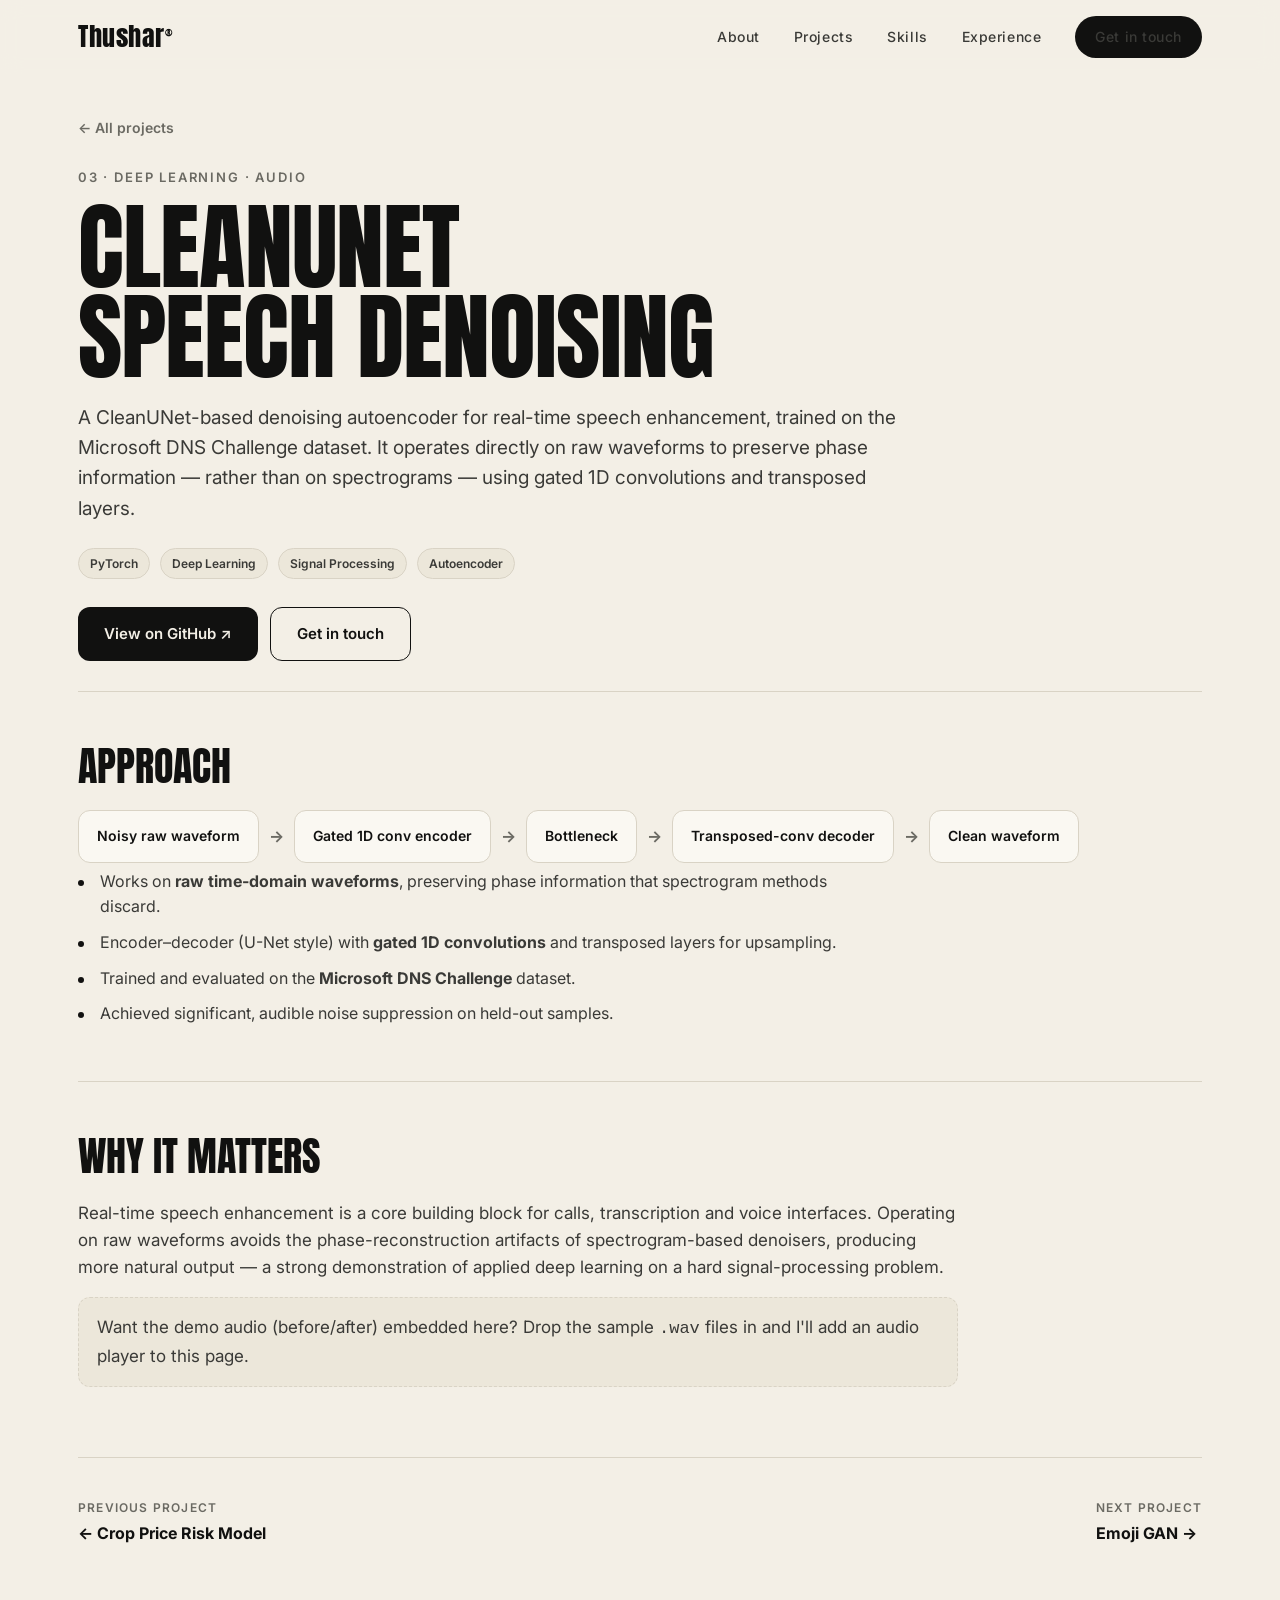
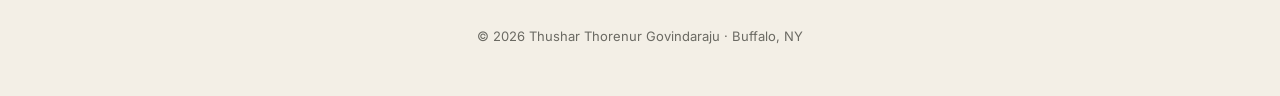
==== projects/cleanunet-speech-denoising.html @ f07b7f6a "Make portfolio multi-page with per-project detail pages - Extract shared CSS/JS into assets/ - Add 6" ====
<!DOCTYPE html>
<html lang="en">
<head>
<meta charset="UTF-8" />
<meta name="viewport" content="width=device-width, initial-scale=1.0" />
<title>CleanUNet for Speech Denoising — Thushar T. Govindaraju</title>
<meta name="description" content="A CleanUNet denoising autoencoder for real-time speech enhancement on the Microsoft DNS Challenge dataset." />
<link rel="preconnect" href="https://fonts.googleapis.com" />
<link rel="preconnect" href="https://fonts.gstatic.com" crossorigin />
<link href="https://fonts.googleapis.com/css2?family=Anton&family=Inter:wght@400;500;600;700&display=swap" rel="stylesheet" />
<link rel="stylesheet" href="../assets/css/site.css" />
</head>
<body>

<header id="top">
  <div class="wrap nav">
    <a href="../index.html" class="logo">Thushar<sup>®</sup></a>
    <nav class="nav-links" id="menu">
      <a href="../index.html#about">About</a>
      <a href="../index.html#projects">Projects</a>
      <a href="../index.html#skills">Skills</a>
      <a href="../index.html#experience">Experience</a>
      <a href="../index.html#contact" class="nav-cta">Get in touch</a>
    </nav>
    <button class="burger" id="burger" aria-label="Menu"><span></span><span></span><span></span></button>
  </div>
</header>

<div class="wrap p-hero">
  <a href="../index.html#projects" class="back">← All projects</a>
  <div class="p-kicker">03 · Deep Learning · Audio</div>
  <h1 class="p-title">CleanUNet<br>Speech Denoising</h1>
  <p class="p-sub">A CleanUNet-based denoising autoencoder for real-time speech enhancement, trained on the Microsoft DNS Challenge dataset. It operates directly on raw waveforms to preserve phase information — rather than on spectrograms — using gated 1D convolutions and transposed layers.</p>
  <div class="p-meta">
    <span class="tag">PyTorch</span><span class="tag">Deep Learning</span><span class="tag">Signal Processing</span><span class="tag">Autoencoder</span>
  </div>
  <div class="p-actions">
    <a class="btn" href="https://github.com/thushartg" target="_blank" rel="noopener">View on GitHub ↗</a>
    <a class="btn ghost" href="../index.html#contact">Get in touch</a>
  </div>
</div>

<div class="wrap">
  <section class="p-section">
    <h2>Approach</h2>
    <div class="flow">
      <div class="node">Noisy raw waveform</div><span class="arr">→</span>
      <div class="node">Gated 1D conv encoder</div><span class="arr">→</span>
      <div class="node">Bottleneck</div><span class="arr">→</span>
      <div class="node">Transposed-conv decoder</div><span class="arr">→</span>
      <div class="node">Clean waveform</div>
    </div>
    <ul>
      <li>Works on <b>raw time-domain waveforms</b>, preserving phase information that spectrogram methods discard.</li>
      <li>Encoder–decoder (U-Net style) with <b>gated 1D convolutions</b> and transposed layers for upsampling.</li>
      <li>Trained and evaluated on the <b>Microsoft DNS Challenge</b> dataset.</li>
      <li>Achieved significant, audible noise suppression on held-out samples.</li>
    </ul>
  </section>

  <section class="p-section">
    <h2>Why it matters</h2>
    <p>Real-time speech enhancement is a core building block for calls, transcription and voice interfaces. Operating on raw waveforms avoids the phase-reconstruction artifacts of spectrogram-based denoisers, producing more natural output — a strong demonstration of applied deep learning on a hard signal-processing problem.</p>
    <p class="note">Want the demo audio (before/after) embedded here? Drop the sample <code>.wav</code> files in and I'll add an audio player to this page.</p>
  </section>

  <nav class="p-nav">
    <a href="usda-crop-price-risk.html"><span>Previous project</span>← Crop Price Risk Model</a>
    <a href="emoji-gan.html"><span>Next project</span>Emoji GAN →</a>
  </nav>
</div>

<footer>© <span id="yr"></span> Thushar Thorenur Govindaraju · Buffalo, NY</footer>
<div class="lb" id="lb"><img alt="" /></div>
<script src="../assets/js/site.js"></script>
</body>
</html>
---- assets/css/site.css ----
:root{
  --cream:#f3efe6;
  --cream-2:#ece7da;
  --ink:#111110;
  --ink-soft:#3a3a37;
  --muted:#6b6a63;
  --line:#d9d3c5;
  --card:#faf8f2;
  --radius:18px;
  --max:1180px;
}
*{box-sizing:border-box;margin:0;padding:0}
html{scroll-behavior:smooth}
body{
  font-family:'Inter',system-ui,-apple-system,sans-serif;
  background:var(--cream);
  color:var(--ink);
  line-height:1.6;
  -webkit-font-smoothing:antialiased;
  overflow-x:hidden;
}
a{color:inherit;text-decoration:none}
img{max-width:100%;display:block}
.wrap{max-width:var(--max);margin:0 auto;padding:0 28px}
section{padding:90px 0}

/* ---------- NAV ---------- */
header{position:sticky;top:0;z-index:50;background:rgba(243,239,230,.82);backdrop-filter:blur(10px);border-bottom:1px solid transparent;transition:border-color .3s}
header.scrolled{border-color:var(--line)}
.nav{display:flex;align-items:center;justify-content:space-between;height:74px}
.logo{font-family:'Anton',sans-serif;font-size:26px;letter-spacing:.5px}
.logo sup{font-size:11px;top:-12px}
.nav-links{display:flex;gap:34px;align-items:center}
.nav-links a{font-size:14px;font-weight:500;letter-spacing:.04em;color:var(--ink-soft);transition:color .2s}
.nav-links a:hover{color:var(--ink)}
.nav-cta{background:var(--ink);color:var(--cream);padding:10px 20px;border-radius:999px;font-size:13px;font-weight:600}
.nav-cta:hover{opacity:.88}
.burger{display:none;flex-direction:column;gap:5px;cursor:pointer;background:none;border:0;padding:6px}
.burger span{width:24px;height:2px;background:var(--ink);transition:.3s}

/* ---------- HERO ---------- */
.hero{padding-top:48px;padding-bottom:40px}
.hero-top{display:flex;align-items:center;gap:18px;flex-wrap:wrap}
.chip{display:inline-flex;align-items:center;gap:10px;background:var(--card);border:1px solid var(--line);padding:6px 14px 6px 6px;border-radius:999px;font-size:13px;font-weight:500;color:var(--ink-soft)}
.chip .ava{width:30px;height:30px;border-radius:50%;background:var(--ink);color:var(--cream);display:grid;place-items:center;font-family:'Anton',sans-serif;font-size:13px;letter-spacing:.5px}
.chip b{color:var(--ink)}
.name{
  font-family:'Anton',sans-serif;font-weight:400;line-height:.9;letter-spacing:-.01em;
  text-transform:uppercase;font-size:clamp(56px,12.5vw,168px);margin:26px 0 10px;
}
.name .l2{display:block;color:transparent;-webkit-text-stroke:2px var(--ink)}
.hero-grid{display:grid;grid-template-columns:1.5fr 1fr;gap:48px;align-items:end;margin-top:18px}
.hero-lead{font-size:18px;color:var(--ink-soft);max-width:62ch}
.hero-right{display:flex;flex-direction:column;align-items:flex-start;gap:18px}
.hero-right p{font-size:15px;color:var(--muted)}
.btn{display:inline-flex;align-items:center;gap:10px;background:var(--ink);color:var(--cream);padding:14px 26px;border-radius:12px;font-weight:600;font-size:15px;transition:transform .2s,opacity .2s;cursor:pointer;border:0}
.btn:hover{transform:translateY(-2px);opacity:.92}
.btn.ghost{background:transparent;color:var(--ink);border:1.5px solid var(--ink)}
.btn.sm{padding:11px 20px;font-size:14px}
.btn-row{display:flex;gap:12px;flex-wrap:wrap}

/* ---------- TECH BAND ---------- */
.band{background:var(--ink);color:var(--cream);padding:26px 0;margin-top:30px;overflow:hidden}
.band-label{text-align:center;font-size:12px;letter-spacing:.32em;font-weight:600;color:#9b988f;margin-bottom:16px;text-transform:uppercase}
.marquee{display:flex;gap:60px;white-space:nowrap;animation:scroll 26s linear infinite;width:max-content}
.marquee span{font-family:'Anton',sans-serif;font-size:22px;letter-spacing:.04em;opacity:.92}
@keyframes scroll{from{transform:translateX(0)}to{transform:translateX(-50%)}}

/* ---------- SECTION HEADERS ---------- */
.eyebrow{font-size:12px;letter-spacing:.28em;text-transform:uppercase;color:var(--muted);font-weight:600;margin-bottom:14px}
.sec-title{font-family:'Anton',sans-serif;font-weight:400;font-size:clamp(32px,5vw,56px);line-height:1;letter-spacing:-.01em;text-transform:uppercase}
.sec-head{margin-bottom:48px;max-width:760px}
.sec-head p{margin-top:16px;color:var(--ink-soft);font-size:17px}

/* ---------- ABOUT ---------- */
.about-grid{display:grid;grid-template-columns:1fr 1fr;gap:54px;align-items:start}
.about-grid p{font-size:17px;color:var(--ink-soft);margin-bottom:18px}
.facts{display:grid;grid-template-columns:1fr 1fr;gap:1px;background:var(--line);border:1px solid var(--line);border-radius:var(--radius);overflow:hidden}
.fact{background:var(--card);padding:26px 24px}
.fact .n{font-family:'Anton',sans-serif;font-size:40px;line-height:1}
.fact .t{font-size:13px;color:var(--muted);margin-top:6px;letter-spacing:.02em}

/* ---------- PROJECTS GRID ---------- */
.proj-grid{display:grid;grid-template-columns:repeat(2,1fr);gap:24px}
.card{background:var(--card);border:1px solid var(--line);border-radius:var(--radius);padding:30px;display:flex;flex-direction:column;transition:transform .25s,box-shadow .25s;position:relative;overflow:hidden}
a.card{color:inherit}
.card:hover{transform:translateY(-4px);box-shadow:0 18px 40px -22px rgba(0,0,0,.35)}
.card .num{font-family:'Anton',sans-serif;font-size:14px;color:var(--muted);letter-spacing:.1em}
.card h3{font-size:22px;font-weight:700;margin:10px 0 6px;letter-spacing:-.01em}
.card .role{font-size:13px;color:var(--muted);font-weight:600;letter-spacing:.04em;text-transform:uppercase;margin-bottom:14px}
.card p{font-size:15px;color:var(--ink-soft);flex:1}
.tags{display:flex;flex-wrap:wrap;gap:8px;margin:18px 0 16px}
.tag{font-size:12px;font-weight:600;background:var(--cream-2);border:1px solid var(--line);color:var(--ink-soft);padding:5px 11px;border-radius:999px}
.card-cta{font-size:14px;font-weight:700;border-top:1px solid var(--line);padding-top:16px;display:flex;justify-content:space-between;align-items:center}
.card-cta .arrow{transition:transform .25s}
.card:hover .card-cta .arrow{transform:translateX(5px)}

/* ---------- SKILLS ---------- */
.skills-grid{display:grid;grid-template-columns:repeat(2,1fr);gap:1px;background:var(--line);border:1px solid var(--line);border-radius:var(--radius);overflow:hidden}
.skill{background:var(--card);padding:28px 26px}
.skill h4{font-size:13px;letter-spacing:.16em;text-transform:uppercase;color:var(--muted);margin-bottom:14px}
.skill .items{display:flex;flex-wrap:wrap;gap:9px}
.skill .items span{font-size:14px;font-weight:600;background:var(--cream-2);border:1px solid var(--line);padding:6px 13px;border-radius:8px}

/* ---------- TIMELINE ---------- */
.tl{display:grid;gap:0}
.tl-item{display:grid;grid-template-columns:200px 1fr;gap:40px;padding:30px 0;border-top:1px solid var(--line)}
.tl-item:last-child{border-bottom:1px solid var(--line)}
.tl-when{font-size:14px;color:var(--muted);font-weight:600}
.tl-when .loc{display:block;font-weight:400;margin-top:4px}
.tl-body h3{font-size:21px;font-weight:700;letter-spacing:-.01em}
.tl-body .org{font-size:15px;color:var(--ink-soft);font-weight:600;margin:2px 0 12px}
.tl-body ul{list-style:none;display:grid;gap:8px}
.tl-body li{font-size:15px;color:var(--ink-soft);padding-left:20px;position:relative}
.tl-body li::before{content:"";position:absolute;left:0;top:11px;width:6px;height:6px;border-radius:50%;background:var(--ink)}

/* ---------- CONTACT ---------- */
.contact{background:var(--ink);color:var(--cream);border-radius:28px;padding:72px 48px;text-align:center;margin:0 28px}
.contact .eyebrow{color:#9b988f}
.contact h2{font-family:'Anton',sans-serif;font-weight:400;font-size:clamp(38px,7vw,84px);line-height:.96;text-transform:uppercase;margin:8px 0 22px}
.contact p{max-width:52ch;margin:0 auto 30px;color:#c9c6bd;font-size:17px}
.contact .btn{background:var(--cream);color:var(--ink)}
.contact .links{display:flex;gap:26px;justify-content:center;margin-top:34px;flex-wrap:wrap;font-size:14px;font-weight:600}
.contact .links a{color:#c9c6bd}
.contact .links a:hover{color:var(--cream)}

/* ---------- FOOTER ---------- */
footer{padding:40px 0 50px;text-align:center;color:var(--muted);font-size:13px}

/* ---------- REVEAL ---------- */
.reveal{opacity:0;transform:translateY(24px);transition:opacity .7s ease,transform .7s ease}
.reveal.in{opacity:1;transform:none}

/* =====================================================
   PROJECT DETAIL PAGES
   ===================================================== */
.back{display:inline-flex;align-items:center;gap:8px;font-size:14px;font-weight:600;color:var(--muted);margin-bottom:28px}
.back:hover{color:var(--ink)}
.p-hero{padding-top:40px;padding-bottom:30px}
.p-kicker{font-size:13px;font-weight:600;letter-spacing:.14em;text-transform:uppercase;color:var(--muted);margin-bottom:14px}
.p-title{font-family:'Anton',sans-serif;font-weight:400;text-transform:uppercase;line-height:.94;letter-spacing:-.01em;font-size:clamp(40px,8vw,96px)}
.p-sub{font-size:19px;color:var(--ink-soft);max-width:70ch;margin-top:20px}
.p-meta{display:flex;flex-wrap:wrap;gap:10px;margin-top:24px}
.p-actions{display:flex;gap:12px;flex-wrap:wrap;margin-top:28px}

.p-section{border-top:1px solid var(--line);padding:54px 0}
.p-section h2{font-family:'Anton',sans-serif;font-weight:400;text-transform:uppercase;font-size:clamp(26px,4vw,40px);line-height:1;margin-bottom:24px}
.p-section h3{font-size:18px;font-weight:700;margin:24px 0 10px}
.p-section p{font-size:17px;color:var(--ink-soft);max-width:80ch;margin-bottom:16px}
.p-section ul{list-style:none;display:grid;gap:10px;max-width:80ch}
.p-section ul li{font-size:16px;color:var(--ink-soft);padding-left:22px;position:relative}
.p-section ul li::before{content:"";position:absolute;left:0;top:11px;width:6px;height:6px;border-radius:50%;background:var(--ink)}

.metrics{display:grid;grid-template-columns:repeat(auto-fit,minmax(160px,1fr));gap:1px;background:var(--line);border:1px solid var(--line);border-radius:var(--radius);overflow:hidden;margin:8px 0}
.metric{background:var(--card);padding:26px 22px}
.metric .n{font-family:'Anton',sans-serif;font-size:38px;line-height:1}
.metric .t{font-size:13px;color:var(--muted);margin-top:8px}

.flow{display:flex;flex-wrap:wrap;align-items:center;gap:10px;margin:10px 0 6px}
.flow .node{background:var(--card);border:1px solid var(--line);border-radius:12px;padding:14px 18px;font-weight:600;font-size:14px;text-align:center}
.flow .arr{color:var(--muted);font-weight:700}

.gallery{display:grid;grid-template-columns:repeat(2,1fr);gap:20px}
.shot{border:1px solid var(--line);border-radius:14px;overflow:hidden;background:var(--card)}
.shot img{width:100%;height:auto;cursor:zoom-in;transition:opacity .2s}
.shot img:hover{opacity:.92}
.shot figcaption{padding:14px 16px;font-size:14px;color:var(--ink-soft);border-top:1px solid var(--line);font-weight:500}
.shot.wide{grid-column:1 / -1}

.table-wrap{overflow-x:auto;border:1px solid var(--line);border-radius:var(--radius)}
table{width:100%;border-collapse:collapse;font-size:15px;background:var(--card)}
th,td{text-align:left;padding:14px 18px;border-bottom:1px solid var(--line)}
th{font-size:12px;letter-spacing:.08em;text-transform:uppercase;color:var(--muted);font-weight:700}
tr:last-child td{border-bottom:0}

.note{background:var(--cream-2);border:1px dashed var(--line);border-radius:12px;padding:16px 18px;font-size:14px;color:var(--muted);max-width:80ch}

.p-nav{display:flex;justify-content:space-between;gap:16px;border-top:1px solid var(--line);padding:40px 0;flex-wrap:wrap}
.p-nav a{font-weight:700}
.p-nav a span{display:block;font-size:12px;color:var(--muted);font-weight:600;text-transform:uppercase;letter-spacing:.1em;margin-bottom:4px}

/* lightbox */
.lb{position:fixed;inset:0;background:rgba(17,17,16,.92);display:none;align-items:center;justify-content:center;z-index:200;padding:30px;cursor:zoom-out}
.lb.open{display:flex}
.lb img{max-width:95%;max-height:92vh;border-radius:8px}

/* ---------- RESPONSIVE ---------- */
@media(max-width:860px){
  section{padding:64px 0}
  .nav-links{position:fixed;inset:74px 0 auto 0;background:var(--cream);flex-direction:column;gap:0;padding:8px 28px 24px;border-bottom:1px solid var(--line);transform:translateY(-130%);transition:transform .35s;align-items:stretch}
  .nav-links.open{transform:none}
  .nav-links a{padding:14px 0;border-bottom:1px solid var(--line);font-size:16px}
  .nav-links .nav-cta{margin-top:14px;text-align:center;border:0}
  .burger{display:flex}
  .hero-grid{grid-template-columns:1fr;gap:26px;align-items:start}
  .about-grid,.proj-grid,.skills-grid,.facts,.gallery{grid-template-columns:1fr}
  .tl-item{grid-template-columns:1fr;gap:10px}
  .contact{padding:54px 26px;margin:0 16px}
  .shot.wide{grid-column:auto}
}
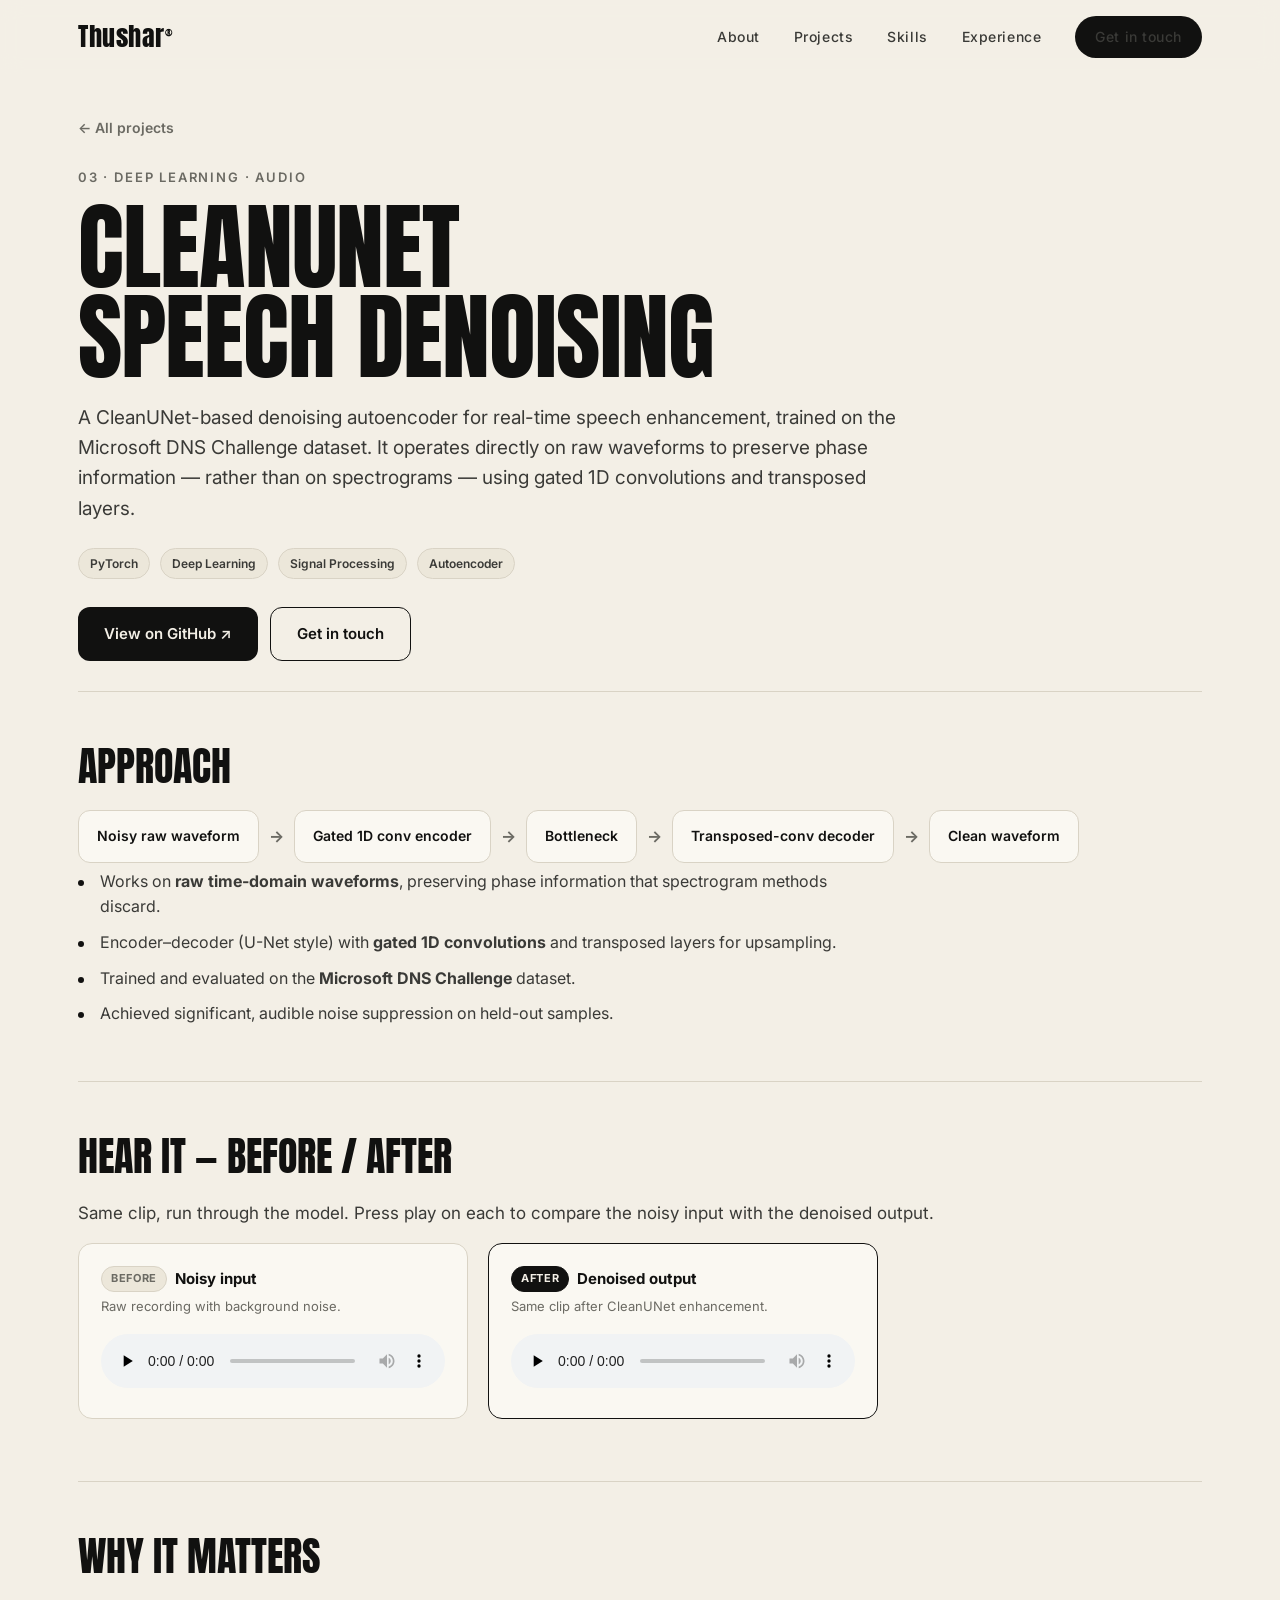
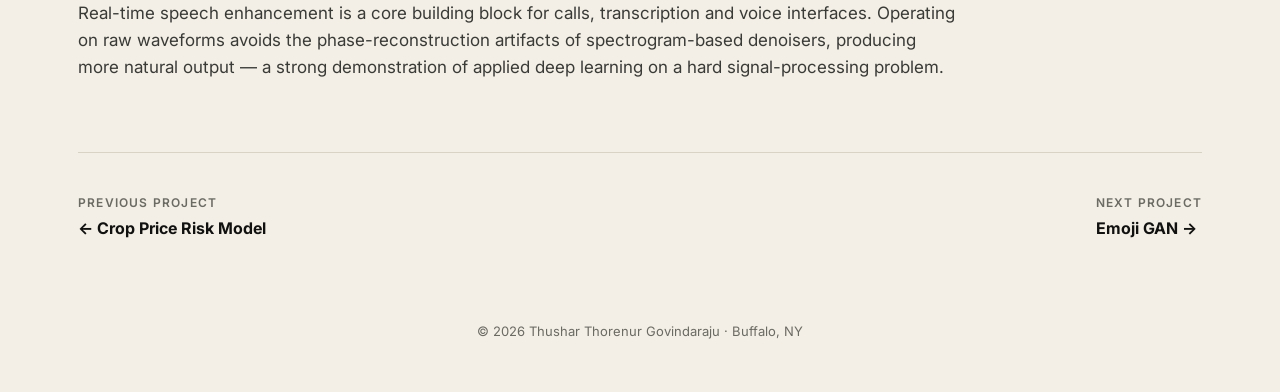
==== commit 43a363b9: "Add before/after audio player to CleanUNet page (awaiting sample files)" ====
--- a/projects/cleanunet-speech-denoising.html
+++ b/projects/cleanunet-speech-denoising.html
@@ -59,9 +59,29 @@
   </section>
 
   <section class="p-section">
+    <h2>Hear it — before / after</h2>
+    <p>Same clip, run through the model. Press play on each to compare the noisy input with the denoised output.</p>
+    <div class="audio-ab">
+      <div class="audio-card before">
+        <div class="lbl"><span class="badge">Before</span> Noisy input</div>
+        <div class="desc">Raw recording with background noise.</div>
+        <audio controls preload="none" src="../assets/projects/cleanunet/noisy_sample.wav">
+          <span class="missing">Your browser can't play this audio.</span>
+        </audio>
+      </div>
+      <div class="audio-card after">
+        <div class="lbl"><span class="badge">After</span> Denoised output</div>
+        <div class="desc">Same clip after CleanUNet enhancement.</div>
+        <audio controls preload="none" src="../assets/projects/cleanunet/denoised_sample.wav">
+          <span class="missing">Your browser can't play this audio.</span>
+        </audio>
+      </div>
+    </div>
+  </section>
+
+  <section class="p-section">
     <h2>Why it matters</h2>
     <p>Real-time speech enhancement is a core building block for calls, transcription and voice interfaces. Operating on raw waveforms avoids the phase-reconstruction artifacts of spectrogram-based denoisers, producing more natural output — a strong demonstration of applied deep learning on a hard signal-processing problem.</p>
-    <p class="note">Want the demo audio (before/after) embedded here? Drop the sample <code>.wav</code> files in and I'll add an audio player to this page.</p>
   </section>
 
   <nav class="p-nav">
--- a/assets/css/site.css
+++ b/assets/css/site.css
@@ -175,6 +175,18 @@
 
 .note{background:var(--cream-2);border:1px dashed var(--line);border-radius:12px;padding:16px 18px;font-size:14px;color:var(--muted);max-width:80ch}
 
+/* audio A/B comparison */
+.audio-ab{display:grid;grid-template-columns:1fr 1fr;gap:20px;max-width:80ch;margin:8px 0}
+.audio-card{background:var(--card);border:1px solid var(--line);border-radius:14px;padding:22px}
+.audio-card.after{border-color:var(--ink)}
+.audio-card .lbl{display:flex;align-items:center;gap:8px;font-weight:700;font-size:15px;margin-bottom:4px}
+.audio-card .badge{font-size:11px;font-weight:700;letter-spacing:.06em;text-transform:uppercase;padding:3px 9px;border-radius:999px;background:var(--cream-2);border:1px solid var(--line);color:var(--muted)}
+.audio-card.after .badge{background:var(--ink);color:var(--cream);border-color:var(--ink)}
+.audio-card .desc{font-size:13px;color:var(--muted);margin-bottom:14px}
+.audio-card audio{width:100%;margin-top:4px}
+.audio-card .missing{font-size:13px;color:var(--muted);font-style:italic}
+@media(max-width:860px){.audio-ab{grid-template-columns:1fr}}
+
 .p-nav{display:flex;justify-content:space-between;gap:16px;border-top:1px solid var(--line);padding:40px 0;flex-wrap:wrap}
 .p-nav a{font-weight:700}
 .p-nav a span{display:block;font-size:12px;color:var(--muted);font-weight:600;text-transform:uppercase;letter-spacing:.1em;margin-bottom:4px}
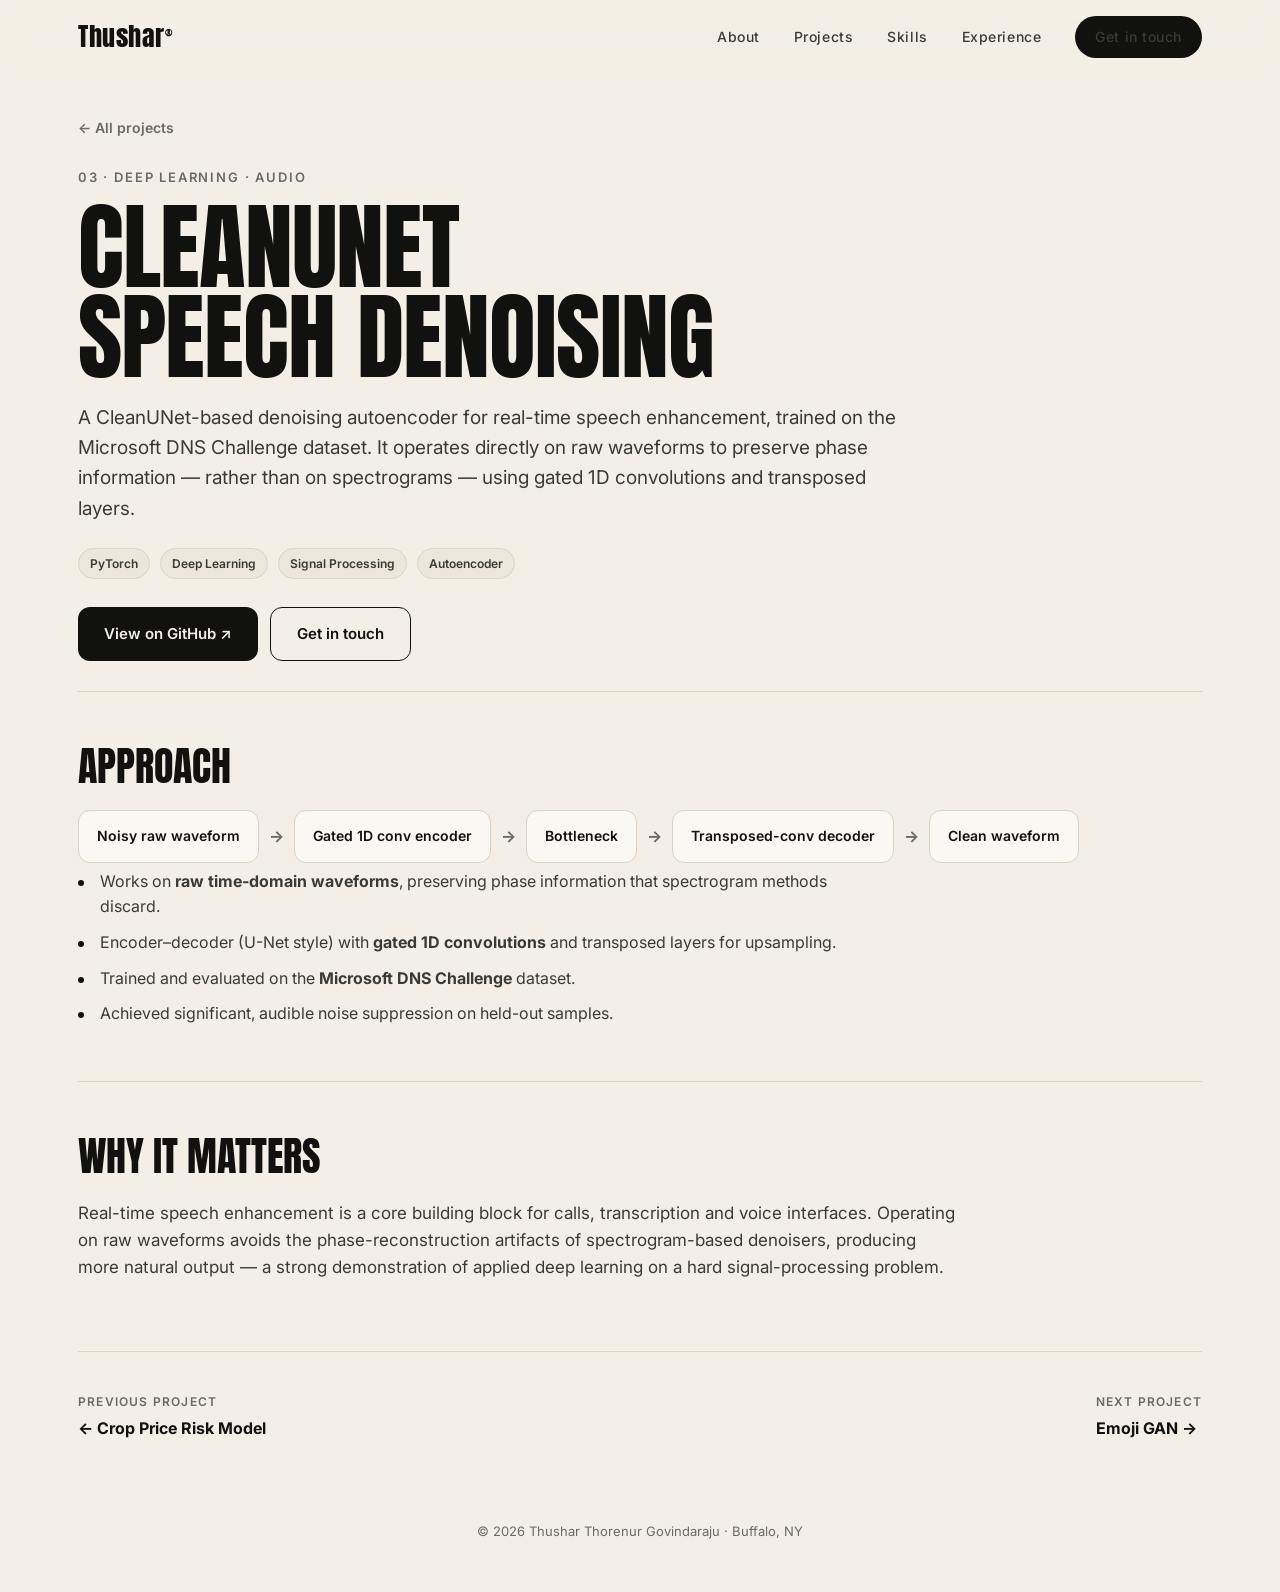
==== commit d058c671: "Remove media placeholders (no artifacts available) - Drop before/after audio section from CleanUNet " ====
--- a/projects/cleanunet-speech-denoising.html
+++ b/projects/cleanunet-speech-denoising.html
@@ -59,27 +59,6 @@
   </section>
 
   <section class="p-section">
-    <h2>Hear it — before / after</h2>
-    <p>Same clip, run through the model. Press play on each to compare the noisy input with the denoised output.</p>
-    <div class="audio-ab">
-      <div class="audio-card before">
-        <div class="lbl"><span class="badge">Before</span> Noisy input</div>
-        <div class="desc">Raw recording with background noise.</div>
-        <audio controls preload="none" src="../assets/projects/cleanunet/noisy_sample.wav">
-          <span class="missing">Your browser can't play this audio.</span>
-        </audio>
-      </div>
-      <div class="audio-card after">
-        <div class="lbl"><span class="badge">After</span> Denoised output</div>
-        <div class="desc">Same clip after CleanUNet enhancement.</div>
-        <audio controls preload="none" src="../assets/projects/cleanunet/denoised_sample.wav">
-          <span class="missing">Your browser can't play this audio.</span>
-        </audio>
-      </div>
-    </div>
-  </section>
-
-  <section class="p-section">
     <h2>Why it matters</h2>
     <p>Real-time speech enhancement is a core building block for calls, transcription and voice interfaces. Operating on raw waveforms avoids the phase-reconstruction artifacts of spectrogram-based denoisers, producing more natural output — a strong demonstration of applied deep learning on a hard signal-processing problem.</p>
   </section>
--- a/assets/css/site.css
+++ b/assets/css/site.css
@@ -175,6 +175,24 @@
 
 .note{background:var(--cream-2);border:1px dashed var(--line);border-radius:12px;padding:16px 18px;font-size:14px;color:var(--muted);max-width:80ch}
 
+/* interactive chart */
+.chart-wrap{position:relative;height:420px;background:var(--card);border:1px solid var(--line);border-radius:var(--radius);padding:18px 16px;margin:18px 0 8px}
+.seg{display:inline-flex;gap:4px;background:var(--cream-2);border:1px solid var(--line);border-radius:999px;padding:4px}
+.seg-btn{border:0;background:transparent;cursor:pointer;font:inherit;font-size:14px;font-weight:600;color:var(--ink-soft);padding:8px 18px;border-radius:999px;transition:.2s}
+.seg-btn:hover{color:var(--ink)}
+.seg-btn.is-active{background:var(--ink);color:var(--cream)}
+@media(max-width:860px){.chart-wrap{height:340px}}
+
+/* epoch viewer */
+.epoch-ctl{display:flex;align-items:center;gap:16px;max-width:520px;margin-top:16px}
+.epoch-ctl input[type=range]{flex:1;accent-color:var(--ink)}
+.epoch-ctl span{font-size:14px;font-weight:600;color:var(--ink-soft);white-space:nowrap}
+
+/* iframe embed */
+.embed{position:relative;width:100%;aspect-ratio:16/10;border:1px solid var(--line);border-radius:var(--radius);overflow:hidden;background:var(--card);margin:18px 0 8px}
+.embed iframe{position:absolute;inset:0;width:100%;height:100%;border:0}
+@media(max-width:860px){.embed{aspect-ratio:4/5}}
+
 /* audio A/B comparison */
 .audio-ab{display:grid;grid-template-columns:1fr 1fr;gap:20px;max-width:80ch;margin:8px 0}
 .audio-card{background:var(--card);border:1px solid var(--line);border-radius:14px;padding:22px}
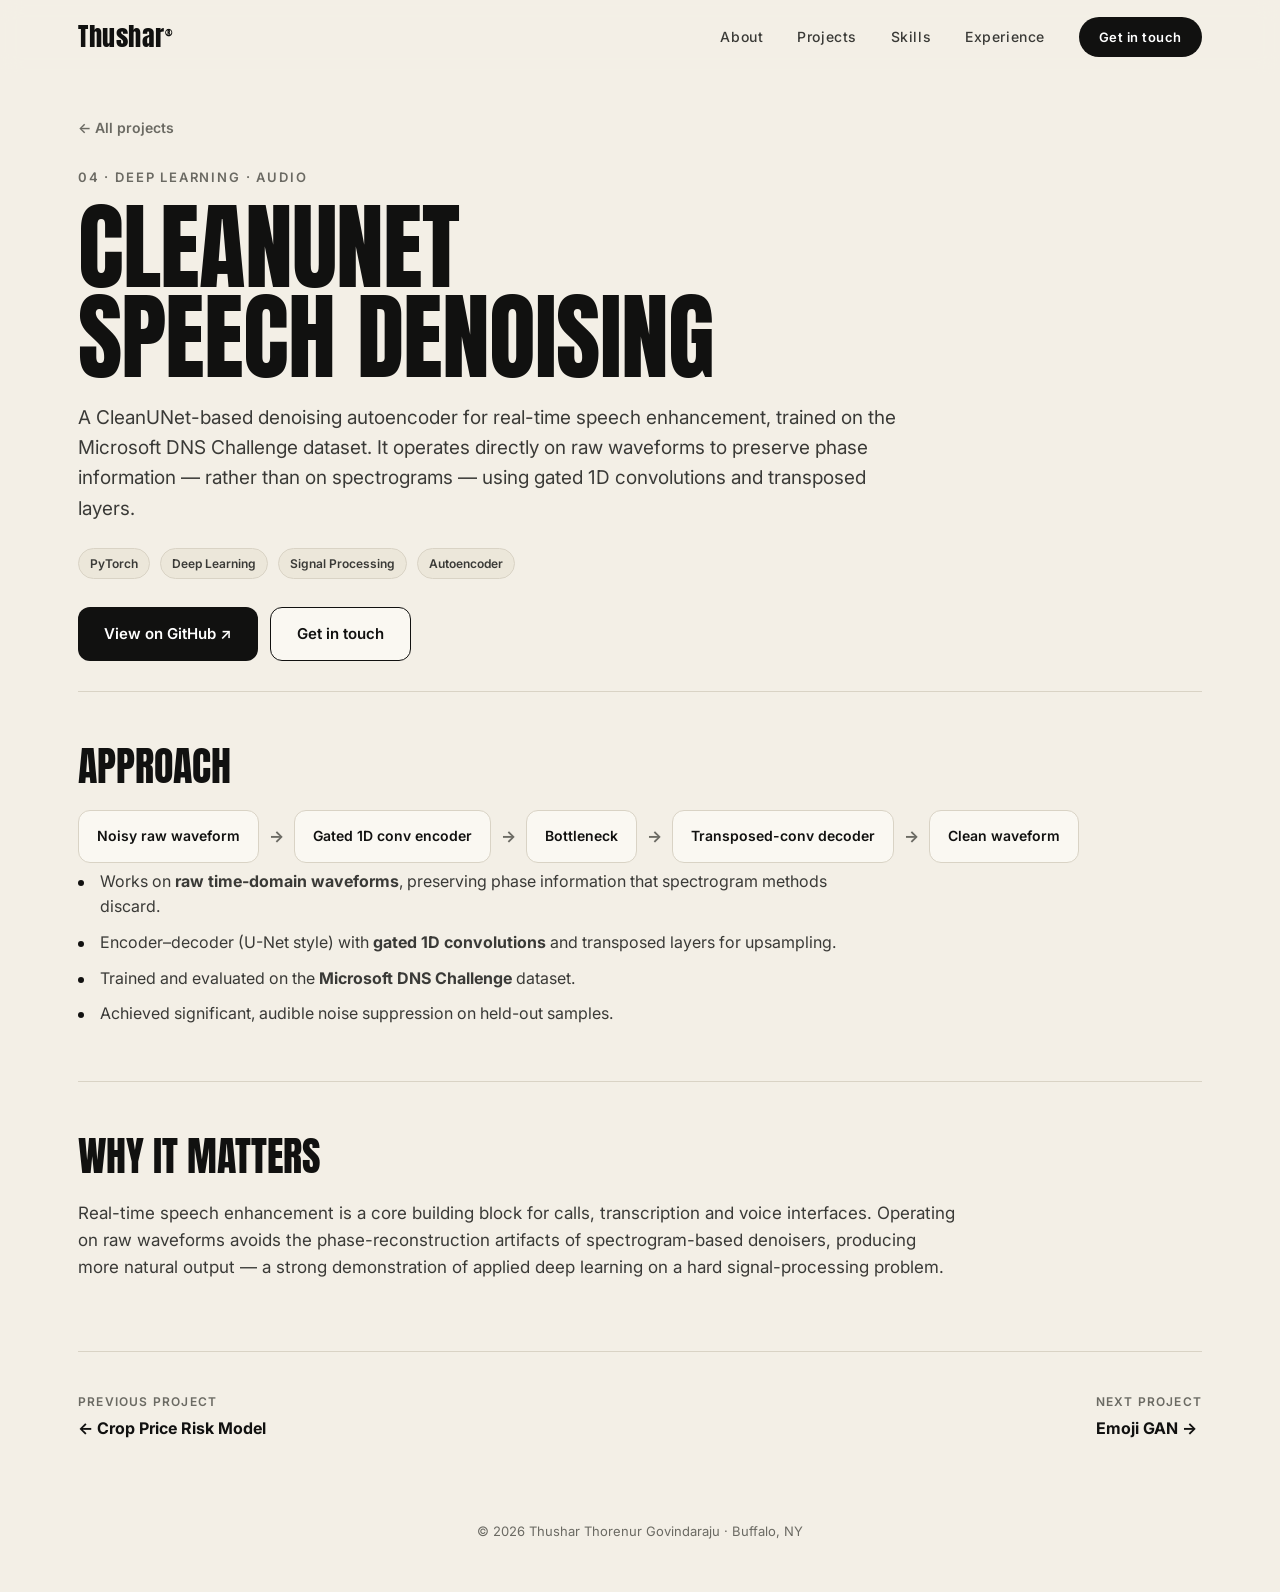
==== commit acde7997: "Move Hadoop Claims Pipeline to project 02; renumber all projects Reorders the grid (Financial 01 → H" ====
--- a/projects/cleanunet-speech-denoising.html
+++ b/projects/cleanunet-speech-denoising.html
@@ -28,7 +28,7 @@
 
 <div class="wrap p-hero">
   <a href="../index.html#projects" class="back">← All projects</a>
-  <div class="p-kicker">03 · Deep Learning · Audio</div>
+  <div class="p-kicker">04 · Deep Learning · Audio</div>
   <h1 class="p-title">CleanUNet<br>Speech Denoising</h1>
   <p class="p-sub">A CleanUNet-based denoising autoencoder for real-time speech enhancement, trained on the Microsoft DNS Challenge dataset. It operates directly on raw waveforms to preserve phase information — rather than on spectrograms — using gated 1D convolutions and transposed layers.</p>
   <div class="p-meta">
--- a/assets/css/site.css
+++ b/assets/css/site.css
@@ -33,8 +33,8 @@
 .nav-links{display:flex;gap:34px;align-items:center}
 .nav-links a{font-size:14px;font-weight:500;letter-spacing:.04em;color:var(--ink-soft);transition:color .2s}
 .nav-links a:hover{color:var(--ink)}
-.nav-cta{background:var(--ink);color:var(--cream);padding:10px 20px;border-radius:999px;font-size:13px;font-weight:600}
-.nav-cta:hover{opacity:.88}
+.nav-links a.nav-cta{background:var(--ink);color:#fff;padding:10px 20px;border-radius:999px;font-size:13px;font-weight:600}
+.nav-links a.nav-cta:hover{color:#fff;opacity:.88}
 .burger{display:none;flex-direction:column;gap:5px;cursor:pointer;background:none;border:0;padding:6px}
 .burger span{width:24px;height:2px;background:var(--ink);transition:.3s}
 
@@ -53,9 +53,10 @@
 .hero-lead{font-size:18px;color:var(--ink-soft);max-width:62ch}
 .hero-right{display:flex;flex-direction:column;align-items:flex-start;gap:18px}
 .hero-right p{font-size:15px;color:var(--muted)}
-.btn{display:inline-flex;align-items:center;gap:10px;background:var(--ink);color:var(--cream);padding:14px 26px;border-radius:12px;font-weight:600;font-size:15px;transition:transform .2s,opacity .2s;cursor:pointer;border:0}
+.btn{display:inline-flex;align-items:center;gap:10px;background:var(--ink);color:#fff;padding:14px 26px;border-radius:12px;font-weight:600;font-size:15px;transition:transform .2s,opacity .2s;cursor:pointer;border:0}
 .btn:hover{transform:translateY(-2px);opacity:.92}
-.btn.ghost{background:transparent;color:var(--ink);border:1.5px solid var(--ink)}
+.btn.ghost{background:var(--card);color:var(--ink);border:1.5px solid var(--ink)}
+.btn.ghost:hover{background:var(--ink);color:var(--cream)}
 .btn.sm{padding:11px 20px;font-size:14px}
 .btn-row{display:flex;gap:12px;flex-wrap:wrap}
 
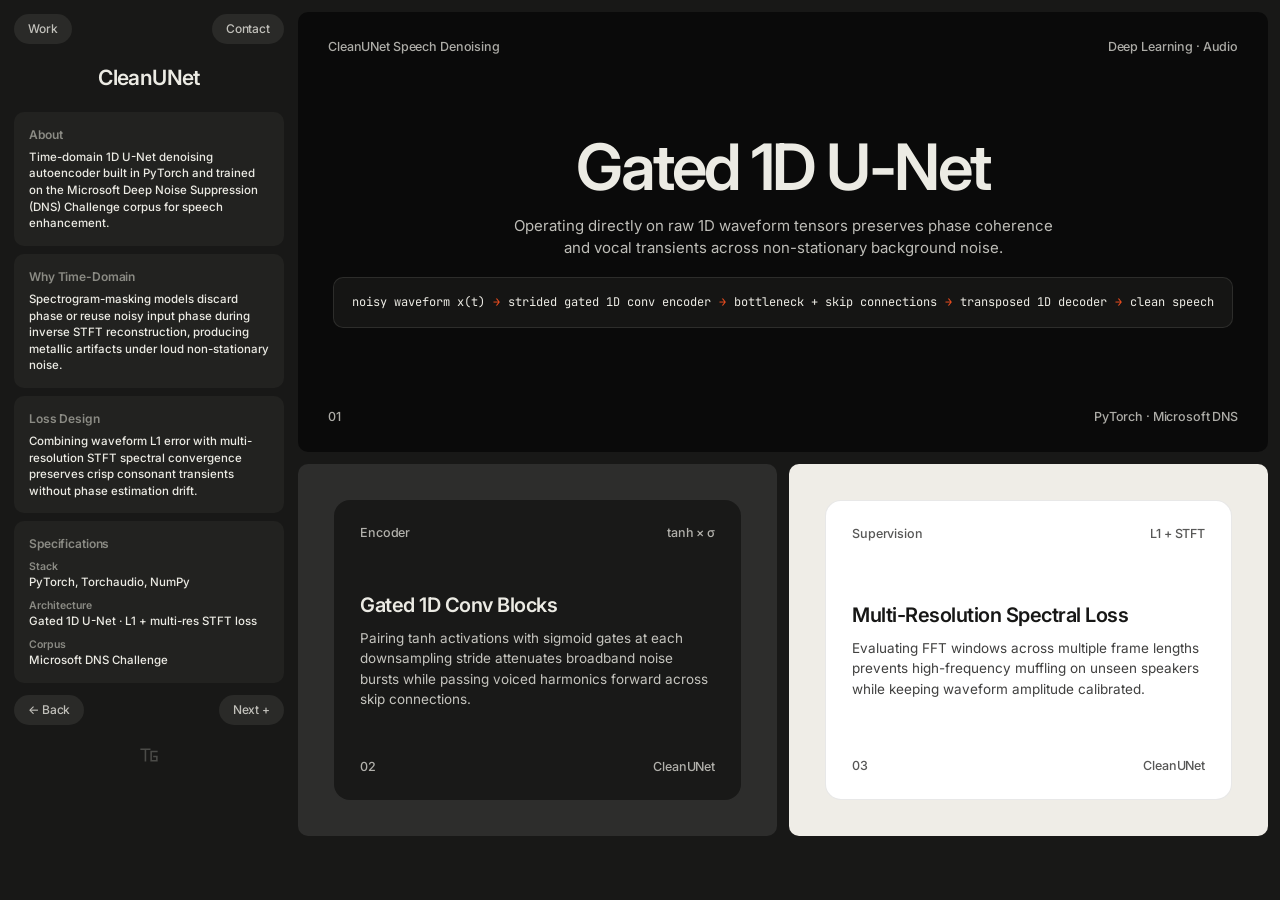
==== commit 865dacf7: "Redesign portfolio with Swiss editorial layout, authentic UI demos, and macOS app downloads" ====
--- a/projects/cleanunet-speech-denoising.html
+++ b/projects/cleanunet-speech-denoising.html
@@ -3,74 +3,142 @@
 <head>
 <meta charset="UTF-8" />
 <meta name="viewport" content="width=device-width, initial-scale=1.0" />
-<title>CleanUNet for Speech Denoising — Thushar T. Govindaraju</title>
-<meta name="description" content="A CleanUNet denoising autoencoder for real-time speech enhancement on the Microsoft DNS Challenge dataset." />
+<title>CleanUNet Speech Denoising — Thushar Govindaraju</title>
+<meta name="description" content="CleanUNet 1D U-Net denoising autoencoder in PyTorch trained on the Microsoft DNS Challenge speech dataset." />
 <link rel="preconnect" href="https://fonts.googleapis.com" />
 <link rel="preconnect" href="https://fonts.gstatic.com" crossorigin />
-<link href="https://fonts.googleapis.com/css2?family=Anton&family=Inter:wght@400;500;600;700&display=swap" rel="stylesheet" />
+<link href="https://fonts.googleapis.com/css2?family=Space+Grotesk:wght@500;600;700&family=Inter:wght@400;500;600;700&family=JetBrains+Mono:wght@400;500;600&display=swap" rel="stylesheet" />
 <link rel="stylesheet" href="../assets/css/site.css" />
 </head>
 <body>
 
-<header id="top">
-  <div class="wrap nav">
-    <a href="../index.html" class="logo">Thushar<sup>®</sup></a>
-    <nav class="nav-links" id="menu">
-      <a href="../index.html#about">About</a>
-      <a href="../index.html#projects">Projects</a>
-      <a href="../index.html#skills">Skills</a>
-      <a href="../index.html#experience">Experience</a>
-      <a href="../index.html#contact" class="nav-cta">Get in touch</a>
+<div class="tb-case-page">
+
+  <aside class="tb-sidebar" aria-label="Case study overview">
+    <div class="tb-side-top">
+      <a class="tb-pill" href="../index.html#work">Work</a>
+      <a class="tb-pill" href="../index.html#contact">Contact</a>
+    </div>
+
+    <h1 class="tb-side-heading">CleanUNet</h1>
+
+    <div class="tb-side-card">
+      <h2 class="tb-side-label">About</h2>
+      <p class="tb-side-copy">
+        Time-domain 1D U-Net denoising autoencoder built in PyTorch and trained on the Microsoft Deep Noise Suppression (DNS) Challenge corpus for speech enhancement.
+      </p>
+    </div>
+
+    <div class="tb-side-card">
+      <h2 class="tb-side-label">Why Time-Domain</h2>
+      <p class="tb-side-copy">
+        Spectrogram-masking models discard phase or reuse noisy input phase during inverse STFT reconstruction, producing metallic artifacts under loud non-stationary noise.
+      </p>
+    </div>
+
+    <div class="tb-side-card">
+      <h2 class="tb-side-label">Loss Design</h2>
+      <p class="tb-side-copy">
+        Combining waveform L1 error with multi-resolution STFT spectral convergence preserves crisp consonant transients without phase estimation drift.
+      </p>
+    </div>
+
+    <div class="tb-side-card">
+      <h2 class="tb-side-label">Specifications</h2>
+      <dl class="tb-side-dl">
+        <div>
+          <dt>Stack</dt>
+          <dd>PyTorch, Torchaudio, NumPy</dd>
+        </div>
+        <div>
+          <dt>Architecture</dt>
+          <dd>Gated 1D U-Net · L1 + multi-res STFT loss</dd>
+        </div>
+        <div>
+          <dt>Corpus</dt>
+          <dd>Microsoft DNS Challenge</dd>
+        </div>
+      </dl>
+    </div>
+
+    <nav class="tb-side-bottom" aria-label="Project navigation">
+      <a class="tb-pill" href="tastenet.html">← Back</a>
+      <a class="tb-pill" href="taskq.html">Next +</a>
     </nav>
-    <button class="burger" id="burger" aria-label="Menu"><span></span><span></span><span></span></button>
-  </div>
-</header>
 
-<div class="wrap p-hero">
-  <a href="../index.html#projects" class="back">← All projects</a>
-  <div class="p-kicker">04 · Deep Learning · Audio</div>
-  <h1 class="p-title">CleanUNet<br>Speech Denoising</h1>
-  <p class="p-sub">A CleanUNet-based denoising autoencoder for real-time speech enhancement, trained on the Microsoft DNS Challenge dataset. It operates directly on raw waveforms to preserve phase information — rather than on spectrograms — using gated 1D convolutions and transposed layers.</p>
-  <div class="p-meta">
-    <span class="tag">PyTorch</span><span class="tag">Deep Learning</span><span class="tag">Signal Processing</span><span class="tag">Autoencoder</span>
-  </div>
-  <div class="p-actions">
-    <a class="btn" href="https://github.com/thushartg" target="_blank" rel="noopener">View on GitHub ↗</a>
-    <a class="btn ghost" href="../index.html#contact">Get in touch</a>
-  </div>
+    <div class="tb-side-mark">
+      <a class="tb-mark" href="../index.html" aria-label="Home" style="width:20px;height:20px">
+        <svg viewBox="0 0 28 28" fill="none" stroke="currentColor" stroke-width="2.2" stroke-linecap="square" aria-hidden="true">
+          <path d="M3 6h12M9 6v16M25 9h-8v13h8v-6h-4" />
+        </svg>
+      </a>
+    </div>
+  </aside>
+
+  <main class="tb-showcase">
+
+    <section class="tb-hero-showcase obsidian">
+      <div class="tb-card-top">
+        <span class="tb-micro">CleanUNet Speech Denoising</span>
+        <span class="tb-micro">Deep Learning · Audio</span>
+      </div>
+
+      <div class="tb-hero-center">
+        <h2 class="tb-showcase-wordmark">Gated 1D U-Net</h2>
+        <p class="tb-showcase-sub">
+          Operating directly on raw 1D waveform tensors preserves phase coherence and vocal transients across non-stationary background noise.
+        </p>
+        <div class="pipeline-line">
+          noisy waveform x(t)<span class="sep">→</span>strided gated 1D conv encoder<span class="sep">→</span>bottleneck + skip connections<span class="sep">→</span>transposed 1D decoder<span class="sep">→</span>clean speech
+        </div>
+      </div>
+
+      <div class="tb-card-bottom">
+        <span class="tb-micro">01</span>
+        <span class="tb-micro">PyTorch · Microsoft DNS</span>
+      </div>
+    </section>
+
+    <div class="tb-showcase-grid">
+      <div class="tb-nest-outer slate">
+        <div class="tb-nest-inner">
+          <div class="tb-card-top">
+            <span class="tb-micro">Encoder</span>
+            <span class="tb-micro">tanh × σ</span>
+          </div>
+          <div class="tb-nest-body">
+            <h3>Gated 1D Conv Blocks</h3>
+            <p>Pairing tanh activations with sigmoid gates at each downsampling stride attenuates broadband noise bursts while passing voiced harmonics forward across skip connections.</p>
+          </div>
+          <div class="tb-card-bottom">
+            <span class="tb-micro">02</span>
+            <span class="tb-micro">CleanUNet</span>
+          </div>
+        </div>
+      </div>
+
+      <div class="tb-nest-outer paper">
+        <div class="tb-nest-inner">
+          <div class="tb-card-top">
+            <span class="tb-micro">Supervision</span>
+            <span class="tb-micro">L1 + STFT</span>
+          </div>
+          <div class="tb-nest-body">
+            <h3>Multi-Resolution Spectral Loss</h3>
+            <p>Evaluating FFT windows across multiple frame lengths prevents high-frequency muffling on unseen speakers while keeping waveform amplitude calibrated.</p>
+          </div>
+          <div class="tb-card-bottom">
+            <span class="tb-micro">03</span>
+            <span class="tb-micro">CleanUNet</span>
+          </div>
+        </div>
+      </div>
+    </div>
+
+  </main>
+
 </div>
 
-<div class="wrap">
-  <section class="p-section">
-    <h2>Approach</h2>
-    <div class="flow">
-      <div class="node">Noisy raw waveform</div><span class="arr">→</span>
-      <div class="node">Gated 1D conv encoder</div><span class="arr">→</span>
-      <div class="node">Bottleneck</div><span class="arr">→</span>
-      <div class="node">Transposed-conv decoder</div><span class="arr">→</span>
-      <div class="node">Clean waveform</div>
-    </div>
-    <ul>
-      <li>Works on <b>raw time-domain waveforms</b>, preserving phase information that spectrogram methods discard.</li>
-      <li>Encoder–decoder (U-Net style) with <b>gated 1D convolutions</b> and transposed layers for upsampling.</li>
-      <li>Trained and evaluated on the <b>Microsoft DNS Challenge</b> dataset.</li>
-      <li>Achieved significant, audible noise suppression on held-out samples.</li>
-    </ul>
-  </section>
-
-  <section class="p-section">
-    <h2>Why it matters</h2>
-    <p>Real-time speech enhancement is a core building block for calls, transcription and voice interfaces. Operating on raw waveforms avoids the phase-reconstruction artifacts of spectrogram-based denoisers, producing more natural output — a strong demonstration of applied deep learning on a hard signal-processing problem.</p>
-  </section>
-
-  <nav class="p-nav">
-    <a href="usda-crop-price-risk.html"><span>Previous project</span>← Crop Price Risk Model</a>
-    <a href="emoji-gan.html"><span>Next project</span>Emoji GAN →</a>
-  </nav>
-</div>
-
-<footer>© <span id="yr"></span> Thushar Thorenur Govindaraju · Buffalo, NY</footer>
-<div class="lb" id="lb"><img alt="" /></div>
 <script src="../assets/js/site.js"></script>
 </body>
 </html>
--- a/assets/css/site.css
+++ b/assets/css/site.css
@@ -1,231 +1,2718 @@
-:root{
-  --cream:#f3efe6;
-  --cream-2:#ece7da;
-  --ink:#111110;
-  --ink-soft:#3a3a37;
-  --muted:#6b6a63;
-  --line:#d9d3c5;
-  --card:#faf8f2;
-  --radius:18px;
-  --max:1180px;
-}
-*{box-sizing:border-box;margin:0;padding:0}
-html{scroll-behavior:smooth}
-body{
-  font-family:'Inter',system-ui,-apple-system,sans-serif;
-  background:var(--cream);
-  color:var(--ink);
-  line-height:1.6;
-  -webkit-font-smoothing:antialiased;
-  overflow-x:hidden;
-}
-a{color:inherit;text-decoration:none}
-img{max-width:100%;display:block}
-.wrap{max-width:var(--max);margin:0 auto;padding:0 28px}
-section{padding:90px 0}
-
-/* ---------- NAV ---------- */
-header{position:sticky;top:0;z-index:50;background:rgba(243,239,230,.82);backdrop-filter:blur(10px);border-bottom:1px solid transparent;transition:border-color .3s}
-header.scrolled{border-color:var(--line)}
-.nav{display:flex;align-items:center;justify-content:space-between;height:74px}
-.logo{font-family:'Anton',sans-serif;font-size:26px;letter-spacing:.5px}
-.logo sup{font-size:11px;top:-12px}
-.nav-links{display:flex;gap:34px;align-items:center}
-.nav-links a{font-size:14px;font-weight:500;letter-spacing:.04em;color:var(--ink-soft);transition:color .2s}
-.nav-links a:hover{color:var(--ink)}
-.nav-links a.nav-cta{background:var(--ink);color:#fff;padding:10px 20px;border-radius:999px;font-size:13px;font-weight:600}
-.nav-links a.nav-cta:hover{color:#fff;opacity:.88}
-.burger{display:none;flex-direction:column;gap:5px;cursor:pointer;background:none;border:0;padding:6px}
-.burger span{width:24px;height:2px;background:var(--ink);transition:.3s}
-
-/* ---------- HERO ---------- */
-.hero{padding-top:48px;padding-bottom:40px}
-.hero-top{display:flex;align-items:center;gap:18px;flex-wrap:wrap}
-.chip{display:inline-flex;align-items:center;gap:10px;background:var(--card);border:1px solid var(--line);padding:6px 14px 6px 6px;border-radius:999px;font-size:13px;font-weight:500;color:var(--ink-soft)}
-.chip .ava{width:30px;height:30px;border-radius:50%;background:var(--ink);color:var(--cream);display:grid;place-items:center;font-family:'Anton',sans-serif;font-size:13px;letter-spacing:.5px}
-.chip b{color:var(--ink)}
-.name{
-  font-family:'Anton',sans-serif;font-weight:400;line-height:.9;letter-spacing:-.01em;
-  text-transform:uppercase;font-size:clamp(56px,12.5vw,168px);margin:26px 0 10px;
-}
-.name .l2{display:block;color:transparent;-webkit-text-stroke:2px var(--ink)}
-.hero-grid{display:grid;grid-template-columns:1.5fr 1fr;gap:48px;align-items:end;margin-top:18px}
-.hero-lead{font-size:18px;color:var(--ink-soft);max-width:62ch}
-.hero-right{display:flex;flex-direction:column;align-items:flex-start;gap:18px}
-.hero-right p{font-size:15px;color:var(--muted)}
-.btn{display:inline-flex;align-items:center;gap:10px;background:var(--ink);color:#fff;padding:14px 26px;border-radius:12px;font-weight:600;font-size:15px;transition:transform .2s,opacity .2s;cursor:pointer;border:0}
-.btn:hover{transform:translateY(-2px);opacity:.92}
-.btn.ghost{background:var(--card);color:var(--ink);border:1.5px solid var(--ink)}
-.btn.ghost:hover{background:var(--ink);color:var(--cream)}
-.btn.sm{padding:11px 20px;font-size:14px}
-.btn-row{display:flex;gap:12px;flex-wrap:wrap}
-
-/* ---------- TECH BAND ---------- */
-.band{background:var(--ink);color:var(--cream);padding:26px 0;margin-top:30px;overflow:hidden}
-.band-label{text-align:center;font-size:12px;letter-spacing:.32em;font-weight:600;color:#9b988f;margin-bottom:16px;text-transform:uppercase}
-.marquee{display:flex;gap:60px;white-space:nowrap;animation:scroll 26s linear infinite;width:max-content}
-.marquee span{font-family:'Anton',sans-serif;font-size:22px;letter-spacing:.04em;opacity:.92}
-@keyframes scroll{from{transform:translateX(0)}to{transform:translateX(-50%)}}
-
-/* ---------- SECTION HEADERS ---------- */
-.eyebrow{font-size:12px;letter-spacing:.28em;text-transform:uppercase;color:var(--muted);font-weight:600;margin-bottom:14px}
-.sec-title{font-family:'Anton',sans-serif;font-weight:400;font-size:clamp(32px,5vw,56px);line-height:1;letter-spacing:-.01em;text-transform:uppercase}
-.sec-head{margin-bottom:48px;max-width:760px}
-.sec-head p{margin-top:16px;color:var(--ink-soft);font-size:17px}
-
-/* ---------- ABOUT ---------- */
-.about-grid{display:grid;grid-template-columns:1fr 1fr;gap:54px;align-items:start}
-.about-grid p{font-size:17px;color:var(--ink-soft);margin-bottom:18px}
-.facts{display:grid;grid-template-columns:1fr 1fr;gap:1px;background:var(--line);border:1px solid var(--line);border-radius:var(--radius);overflow:hidden}
-.fact{background:var(--card);padding:26px 24px}
-.fact .n{font-family:'Anton',sans-serif;font-size:40px;line-height:1}
-.fact .t{font-size:13px;color:var(--muted);margin-top:6px;letter-spacing:.02em}
-
-/* ---------- PROJECTS GRID ---------- */
-.proj-grid{display:grid;grid-template-columns:repeat(2,1fr);gap:24px}
-.card{background:var(--card);border:1px solid var(--line);border-radius:var(--radius);padding:30px;display:flex;flex-direction:column;transition:transform .25s,box-shadow .25s;position:relative;overflow:hidden}
-a.card{color:inherit}
-.card:hover{transform:translateY(-4px);box-shadow:0 18px 40px -22px rgba(0,0,0,.35)}
-.card .num{font-family:'Anton',sans-serif;font-size:14px;color:var(--muted);letter-spacing:.1em}
-.card h3{font-size:22px;font-weight:700;margin:10px 0 6px;letter-spacing:-.01em}
-.card .role{font-size:13px;color:var(--muted);font-weight:600;letter-spacing:.04em;text-transform:uppercase;margin-bottom:14px}
-.card p{font-size:15px;color:var(--ink-soft);flex:1}
-.tags{display:flex;flex-wrap:wrap;gap:8px;margin:18px 0 16px}
-.tag{font-size:12px;font-weight:600;background:var(--cream-2);border:1px solid var(--line);color:var(--ink-soft);padding:5px 11px;border-radius:999px}
-.card-cta{font-size:14px;font-weight:700;border-top:1px solid var(--line);padding-top:16px;display:flex;justify-content:space-between;align-items:center}
-.card-cta .arrow{transition:transform .25s}
-.card:hover .card-cta .arrow{transform:translateX(5px)}
-
-/* ---------- SKILLS ---------- */
-.skills-grid{display:grid;grid-template-columns:repeat(2,1fr);gap:1px;background:var(--line);border:1px solid var(--line);border-radius:var(--radius);overflow:hidden}
-.skill{background:var(--card);padding:28px 26px}
-.skill h4{font-size:13px;letter-spacing:.16em;text-transform:uppercase;color:var(--muted);margin-bottom:14px}
-.skill .items{display:flex;flex-wrap:wrap;gap:9px}
-.skill .items span{font-size:14px;font-weight:600;background:var(--cream-2);border:1px solid var(--line);padding:6px 13px;border-radius:8px}
-
-/* ---------- TIMELINE ---------- */
-.tl{display:grid;gap:0}
-.tl-item{display:grid;grid-template-columns:200px 1fr;gap:40px;padding:30px 0;border-top:1px solid var(--line)}
-.tl-item:last-child{border-bottom:1px solid var(--line)}
-.tl-when{font-size:14px;color:var(--muted);font-weight:600}
-.tl-when .loc{display:block;font-weight:400;margin-top:4px}
-.tl-body h3{font-size:21px;font-weight:700;letter-spacing:-.01em}
-.tl-body .org{font-size:15px;color:var(--ink-soft);font-weight:600;margin:2px 0 12px}
-.tl-body ul{list-style:none;display:grid;gap:8px}
-.tl-body li{font-size:15px;color:var(--ink-soft);padding-left:20px;position:relative}
-.tl-body li::before{content:"";position:absolute;left:0;top:11px;width:6px;height:6px;border-radius:50%;background:var(--ink)}
-
-/* ---------- CONTACT ---------- */
-.contact{background:var(--ink);color:var(--cream);border-radius:28px;padding:72px 48px;text-align:center;margin:0 28px}
-.contact .eyebrow{color:#9b988f}
-.contact h2{font-family:'Anton',sans-serif;font-weight:400;font-size:clamp(38px,7vw,84px);line-height:.96;text-transform:uppercase;margin:8px 0 22px}
-.contact p{max-width:52ch;margin:0 auto 30px;color:#c9c6bd;font-size:17px}
-.contact .btn{background:var(--cream);color:var(--ink)}
-.contact .links{display:flex;gap:26px;justify-content:center;margin-top:34px;flex-wrap:wrap;font-size:14px;font-weight:600}
-.contact .links a{color:#c9c6bd}
-.contact .links a:hover{color:var(--cream)}
-
-/* ---------- FOOTER ---------- */
-footer{padding:40px 0 50px;text-align:center;color:var(--muted);font-size:13px}
-
-/* ---------- REVEAL ---------- */
-.reveal{opacity:0;transform:translateY(24px);transition:opacity .7s ease,transform .7s ease}
-.reveal.in{opacity:1;transform:none}
-
-/* =====================================================
-   PROJECT DETAIL PAGES
-   ===================================================== */
-.back{display:inline-flex;align-items:center;gap:8px;font-size:14px;font-weight:600;color:var(--muted);margin-bottom:28px}
-.back:hover{color:var(--ink)}
-.p-hero{padding-top:40px;padding-bottom:30px}
-.p-kicker{font-size:13px;font-weight:600;letter-spacing:.14em;text-transform:uppercase;color:var(--muted);margin-bottom:14px}
-.p-title{font-family:'Anton',sans-serif;font-weight:400;text-transform:uppercase;line-height:.94;letter-spacing:-.01em;font-size:clamp(40px,8vw,96px)}
-.p-sub{font-size:19px;color:var(--ink-soft);max-width:70ch;margin-top:20px}
-.p-meta{display:flex;flex-wrap:wrap;gap:10px;margin-top:24px}
-.p-actions{display:flex;gap:12px;flex-wrap:wrap;margin-top:28px}
-
-.p-section{border-top:1px solid var(--line);padding:54px 0}
-.p-section h2{font-family:'Anton',sans-serif;font-weight:400;text-transform:uppercase;font-size:clamp(26px,4vw,40px);line-height:1;margin-bottom:24px}
-.p-section h3{font-size:18px;font-weight:700;margin:24px 0 10px}
-.p-section p{font-size:17px;color:var(--ink-soft);max-width:80ch;margin-bottom:16px}
-.p-section ul{list-style:none;display:grid;gap:10px;max-width:80ch}
-.p-section ul li{font-size:16px;color:var(--ink-soft);padding-left:22px;position:relative}
-.p-section ul li::before{content:"";position:absolute;left:0;top:11px;width:6px;height:6px;border-radius:50%;background:var(--ink)}
-
-.metrics{display:grid;grid-template-columns:repeat(auto-fit,minmax(160px,1fr));gap:1px;background:var(--line);border:1px solid var(--line);border-radius:var(--radius);overflow:hidden;margin:8px 0}
-.metric{background:var(--card);padding:26px 22px}
-.metric .n{font-family:'Anton',sans-serif;font-size:38px;line-height:1}
-.metric .t{font-size:13px;color:var(--muted);margin-top:8px}
-
-.flow{display:flex;flex-wrap:wrap;align-items:center;gap:10px;margin:10px 0 6px}
-.flow .node{background:var(--card);border:1px solid var(--line);border-radius:12px;padding:14px 18px;font-weight:600;font-size:14px;text-align:center}
-.flow .arr{color:var(--muted);font-weight:700}
-
-.gallery{display:grid;grid-template-columns:repeat(2,1fr);gap:20px}
-.shot{border:1px solid var(--line);border-radius:14px;overflow:hidden;background:var(--card)}
-.shot img{width:100%;height:auto;cursor:zoom-in;transition:opacity .2s}
-.shot img:hover{opacity:.92}
-.shot figcaption{padding:14px 16px;font-size:14px;color:var(--ink-soft);border-top:1px solid var(--line);font-weight:500}
-.shot.wide{grid-column:1 / -1}
-
-.table-wrap{overflow-x:auto;border:1px solid var(--line);border-radius:var(--radius)}
-table{width:100%;border-collapse:collapse;font-size:15px;background:var(--card)}
-th,td{text-align:left;padding:14px 18px;border-bottom:1px solid var(--line)}
-th{font-size:12px;letter-spacing:.08em;text-transform:uppercase;color:var(--muted);font-weight:700}
-tr:last-child td{border-bottom:0}
-
-.note{background:var(--cream-2);border:1px dashed var(--line);border-radius:12px;padding:16px 18px;font-size:14px;color:var(--muted);max-width:80ch}
-
-/* interactive chart */
-.chart-wrap{position:relative;height:420px;background:var(--card);border:1px solid var(--line);border-radius:var(--radius);padding:18px 16px;margin:18px 0 8px}
-.seg{display:inline-flex;gap:4px;background:var(--cream-2);border:1px solid var(--line);border-radius:999px;padding:4px}
-.seg-btn{border:0;background:transparent;cursor:pointer;font:inherit;font-size:14px;font-weight:600;color:var(--ink-soft);padding:8px 18px;border-radius:999px;transition:.2s}
-.seg-btn:hover{color:var(--ink)}
-.seg-btn.is-active{background:var(--ink);color:var(--cream)}
-@media(max-width:860px){.chart-wrap{height:340px}}
-
-/* epoch viewer */
-.epoch-ctl{display:flex;align-items:center;gap:16px;max-width:520px;margin-top:16px}
-.epoch-ctl input[type=range]{flex:1;accent-color:var(--ink)}
-.epoch-ctl span{font-size:14px;font-weight:600;color:var(--ink-soft);white-space:nowrap}
-
-/* iframe embed */
-.embed{position:relative;width:100%;aspect-ratio:16/10;border:1px solid var(--line);border-radius:var(--radius);overflow:hidden;background:var(--card);margin:18px 0 8px}
-.embed iframe{position:absolute;inset:0;width:100%;height:100%;border:0}
-@media(max-width:860px){.embed{aspect-ratio:4/5}}
-
-/* audio A/B comparison */
-.audio-ab{display:grid;grid-template-columns:1fr 1fr;gap:20px;max-width:80ch;margin:8px 0}
-.audio-card{background:var(--card);border:1px solid var(--line);border-radius:14px;padding:22px}
-.audio-card.after{border-color:var(--ink)}
-.audio-card .lbl{display:flex;align-items:center;gap:8px;font-weight:700;font-size:15px;margin-bottom:4px}
-.audio-card .badge{font-size:11px;font-weight:700;letter-spacing:.06em;text-transform:uppercase;padding:3px 9px;border-radius:999px;background:var(--cream-2);border:1px solid var(--line);color:var(--muted)}
-.audio-card.after .badge{background:var(--ink);color:var(--cream);border-color:var(--ink)}
-.audio-card .desc{font-size:13px;color:var(--muted);margin-bottom:14px}
-.audio-card audio{width:100%;margin-top:4px}
-.audio-card .missing{font-size:13px;color:var(--muted);font-style:italic}
-@media(max-width:860px){.audio-ab{grid-template-columns:1fr}}
-
-.p-nav{display:flex;justify-content:space-between;gap:16px;border-top:1px solid var(--line);padding:40px 0;flex-wrap:wrap}
-.p-nav a{font-weight:700}
-.p-nav a span{display:block;font-size:12px;color:var(--muted);font-weight:600;text-transform:uppercase;letter-spacing:.1em;margin-bottom:4px}
-
-/* lightbox */
-.lb{position:fixed;inset:0;background:rgba(17,17,16,.92);display:none;align-items:center;justify-content:center;z-index:200;padding:30px;cursor:zoom-out}
-.lb.open{display:flex}
-.lb img{max-width:95%;max-height:92vh;border-radius:8px}
-
-/* ---------- RESPONSIVE ---------- */
-@media(max-width:860px){
-  section{padding:64px 0}
-  .nav-links{position:fixed;inset:74px 0 auto 0;background:var(--cream);flex-direction:column;gap:0;padding:8px 28px 24px;border-bottom:1px solid var(--line);transform:translateY(-130%);transition:transform .35s;align-items:stretch}
-  .nav-links.open{transform:none}
-  .nav-links a{padding:14px 0;border-bottom:1px solid var(--line);font-size:16px}
-  .nav-links .nav-cta{margin-top:14px;text-align:center;border:0}
-  .burger{display:flex}
-  .hero-grid{grid-template-columns:1fr;gap:26px;align-items:start}
-  .about-grid,.proj-grid,.skills-grid,.facts,.gallery{grid-template-columns:1fr}
-  .tl-item{grid-template-columns:1fr;gap:10px}
-  .contact{padding:54px 26px;margin:0 16px}
-  .shot.wide{grid-column:auto}
-}
+/* ==========================================================================
+   Thushar Govindaraju — Swiss Editorial & Authentic Product Portfolio
+   ========================================================================== */
+
+:root {
+  --bg: #181817;
+  --card: #222220;
+  --card-hover: #292927;
+  --stage-black: #0a0a0a;
+  --pill-bg: #2a2a28;
+  --pill-hover: #363633;
+
+  /* Solid Editorial Poster Surfaces */
+  --paper: #efede7;
+  --gallery: #e4e4df;
+  --cobalt: #1546d8;
+  --cobalt-deep: #0f34a8;
+  --navy: #131f33;
+  --navy-card: #192944;
+  --stone: #95978d;
+  --cream: #ecebe4;
+  --lime: #dce84c;
+  --orange: #f04e1f;
+  --orange-hot: #ff3b00;
+
+  /* Ink & Hairlines */
+  --ink: #ecebe4;
+  --ink-rgb: 236, 235, 228;
+  --ink-soft: rgba(236, 235, 228, 0.78);
+  --muted: #8b8b84;
+  --subtle: rgba(236, 235, 228, 0.44);
+  --line: rgba(236, 235, 228, 0.11);
+  --line-strong: rgba(236, 235, 228, 0.22);
+  --accent2: rgba(236, 235, 228, 0.34);
+
+  --dark-ink: #171716;
+  --dark-muted: rgba(23, 23, 22, 0.58);
+  --dark-line: rgba(23, 23, 22, 0.13);
+
+  --r-bento: 10px;
+  --r-card: 10px;
+  --r-inner: 16px;
+  --r-tile: 12px;
+  --r-pill: 9999px;
+  --gutter: 12px;
+
+  --font-sans: "Neue Haas Grotesk Display Pro", "Helvetica Neue", "Inter", -apple-system, BlinkMacSystemFont, "Segoe UI", sans-serif;
+  --font-mono: "JetBrains Mono", ui-monospace, SFMono-Regular, Menlo, monospace;
+}
+
+*, *::before, *::after {
+  box-sizing: border-box;
+}
+
+html {
+  color-scheme: dark;
+  background: var(--bg);
+  color: var(--ink);
+  font-family: var(--font-sans);
+  font-size: 16px;
+  line-height: 1.45;
+  -webkit-font-smoothing: antialiased;
+  -moz-osx-font-smoothing: grayscale;
+  scroll-behavior: smooth;
+}
+
+body {
+  margin: 0;
+  background: var(--bg);
+  color: var(--ink);
+  overflow-x: clip;
+}
+
+::selection {
+  background: rgba(240, 78, 31, 0.28);
+}
+
+a {
+  color: inherit;
+  text-decoration: none;
+}
+
+button, input, textarea {
+  font: inherit;
+  color: inherit;
+}
+
+img, svg, canvas {
+  display: block;
+  max-width: 100%;
+}
+
+code {
+  font-family: var(--font-mono);
+  font-size: 0.88em;
+}
+
+/* ==========================================================================
+   1. Minimal Editorial Top Bar
+   ========================================================================== */
+.ed-topbar {
+  position: absolute;
+  top: 0;
+  left: 0;
+  width: 100%;
+  z-index: 60;
+  display: flex;
+  align-items: center;
+  justify-content: space-between;
+  padding: 20px 24px;
+  font-size: 13.5px;
+  font-weight: 500;
+  letter-spacing: -0.01em;
+}
+
+.ed-topbar-name {
+  font-weight: 600;
+  color: var(--ink);
+}
+
+.ed-topbar-nav {
+  display: flex;
+  align-items: center;
+  gap: 24px;
+  color: var(--muted);
+}
+
+.ed-topbar-nav a {
+  transition: color 0.16s ease;
+}
+
+.ed-topbar-nav a:hover {
+  color: var(--ink);
+}
+
+.tb-mark {
+  display: inline-flex;
+  align-items: center;
+  justify-content: center;
+  width: 24px;
+  height: 24px;
+  color: var(--ink);
+  transition: opacity 0.2s ease;
+}
+
+.tb-mark svg {
+  width: 100%;
+  height: 100%;
+}
+
+/* Reusable Clean Pill Buttons (Subpages & Downloads) */
+.tb-pill {
+  display: inline-flex;
+  align-items: center;
+  justify-content: center;
+  gap: 6px;
+  height: 30px;
+  padding: 0 14px;
+  border-radius: var(--r-pill);
+  background: var(--pill-bg);
+  color: var(--ink-soft);
+  border: 0;
+  font-size: 12px;
+  font-weight: 500;
+  letter-spacing: -0.01em;
+  cursor: pointer;
+  white-space: nowrap;
+  transition: background 0.18s ease, color 0.18s ease;
+}
+
+.tb-pill:hover {
+  background: var(--pill-hover);
+  color: var(--ink);
+}
+
+.tb-pill-cream {
+  display: inline-flex;
+  align-items: center;
+  justify-content: center;
+  gap: 6px;
+  height: 30px;
+  padding: 0 15px;
+  border-radius: var(--r-pill);
+  background: var(--cream);
+  color: #161615;
+  border: 0;
+  font-size: 12px;
+  font-weight: 600;
+  letter-spacing: -0.015em;
+  cursor: pointer;
+  white-space: nowrap;
+  transition: background 0.18s ease, transform 0.18s ease;
+}
+
+.tb-pill-cream:hover {
+  background: #ffffff;
+  transform: translateY(-1px);
+}
+
+.tb-pill-dark {
+  display: inline-flex;
+  align-items: center;
+  justify-content: center;
+  gap: 6px;
+  height: 30px;
+  padding: 0 15px;
+  border-radius: var(--r-pill);
+  background: #181817;
+  color: var(--cream);
+  border: 0;
+  font-size: 12px;
+  font-weight: 600;
+  letter-spacing: -0.015em;
+  cursor: pointer;
+  white-space: nowrap;
+  transition: background 0.18s ease;
+}
+
+.tb-pill-dark:hover {
+  background: #090909;
+}
+
+/* ==========================================================================
+   2. Section 1 — Kinetic Monumental Hero
+   ========================================================================== */
+.tb-hero-track {
+  position: relative;
+  height: 225vh;
+}
+
+.tb-hero-pin {
+  position: sticky;
+  top: 0;
+  height: 100vh;
+  width: 100%;
+  overflow: hidden;
+  display: flex;
+  flex-direction: column;
+  justify-content: flex-end;
+  padding: 96px 24px 24px;
+}
+
+.ed-hero-meta {
+  position: absolute;
+  top: 15vh;
+  left: 24px;
+  right: 24px;
+  display: grid;
+  grid-template-columns: 1fr 1fr;
+  gap: 24px;
+  align-items: start;
+  z-index: 4;
+}
+
+.ed-hero-focus {
+  justify-self: end;
+  max-width: 400px;
+}
+
+.tb-two-kicker {
+  display: block;
+  font-size: clamp(17px, 1.45vw, 21px);
+  font-weight: 500;
+  line-height: 1.2;
+  letter-spacing: -0.02em;
+  color: var(--muted);
+}
+
+.tb-two-bright {
+  display: block;
+  font-size: clamp(19px, 1.65vw, 24px);
+  font-weight: 600;
+  line-height: 1.18;
+  letter-spacing: -0.025em;
+  color: var(--cream);
+}
+
+.tb-hero-role {
+  background: none;
+  border: 0;
+  padding: 0;
+  margin: 0;
+  text-align: left;
+  cursor: pointer;
+  font-size: clamp(19px, 1.65vw, 24px);
+  font-weight: 600;
+  line-height: 1.18;
+  letter-spacing: -0.025em;
+  color: var(--orange);
+  transition: color 0.2s ease;
+}
+
+.tb-hero-role.is-cream {
+  color: var(--cream);
+}
+
+.tb-hero-role.is-hot {
+  color: var(--lime);
+}
+
+.ed-hero-note {
+  margin: 10px 0 0;
+  font-size: 14px;
+  line-height: 1.48;
+  color: var(--muted);
+}
+
+.tb-hero-word-stage {
+  position: relative;
+  width: 100%;
+  padding: 18px 0 9vh;
+  overflow: hidden;
+  user-select: none;
+}
+
+.tb-hero-name {
+  margin: 0;
+  padding-left: 2vw;
+  font-size: min(32vw, 56vh);
+  font-weight: 600;
+  line-height: 0.85;
+  letter-spacing: -0.05em;
+  color: var(--cream);
+  white-space: nowrap;
+  will-change: transform;
+  transform: translate3d(0, 0, 0);
+}
+
+.ed-hero-foot {
+  display: flex;
+  align-items: center;
+  justify-content: space-between;
+  font-size: 12px;
+  color: rgba(236, 235, 228, 0.36);
+}
+
+/* ==========================================================================
+   3. Section 2 — Quiet Swiss Hairline Discipline Index (Zero Icons)
+   ========================================================================== */
+.ed-index-section {
+  max-width: 1440px;
+  margin: 0 auto;
+  padding: 56px 24px 64px;
+}
+
+.ed-index-row {
+  display: grid;
+  grid-template-columns: 220px minmax(0, 1fr) auto;
+  align-items: baseline;
+  gap: 24px;
+  padding: 16px 0;
+  border-top: 1px solid var(--line);
+  font-size: 14.5px;
+  transition: color 0.16s ease;
+}
+
+.ed-index-row:last-child {
+  border-bottom: 1px solid var(--line);
+}
+
+.ed-index-key {
+  font-weight: 600;
+  color: var(--cream);
+  letter-spacing: -0.015em;
+}
+
+.ed-index-val {
+  color: var(--muted);
+}
+
+.ed-index-meta {
+  font-family: var(--font-mono);
+  font-size: 11.5px;
+  color: rgba(236, 235, 228, 0.42);
+}
+
+/* ==========================================================================
+   4. Editorial Bento Grid — Full-Bleed Posters & Real Product UI Stages
+   ========================================================================== */
+.tb-bento-wrap {
+  width: 100%;
+  padding: 0 14px;
+  margin: 0 auto;
+}
+
+.tb-divider {
+  display: grid;
+  grid-template-columns: 1fr 1fr;
+  align-items: start;
+  gap: 24px;
+  padding: 72px 10px 36px;
+  max-width: 1440px;
+  margin: 0 auto;
+}
+
+.tb-divider.compact-top {
+  padding-top: 16px;
+}
+
+.tb-divider-left {
+  display: flex;
+  flex-direction: column;
+  gap: 2px;
+}
+
+.tb-divider-right {
+  max-width: 460px;
+  justify-self: end;
+  font-size: clamp(16px, 1.3vw, 19px);
+  font-weight: 500;
+  line-height: 1.36;
+  letter-spacing: -0.02em;
+  color: var(--ink-soft);
+}
+
+/* Asymmetric Bento Rows */
+.tb-row {
+  display: grid;
+  gap: 14px;
+  margin-bottom: 22px;
+}
+
+.tb-row.r-58-42 { grid-template-columns: minmax(0, 1.38fr) minmax(0, 1fr); }
+.tb-row.r-40-60 { grid-template-columns: minmax(0, 1fr) minmax(0, 1.5fr); }
+.tb-row.r-64-36 { grid-template-columns: minmax(0, 1.65fr) minmax(0, 1fr); }
+.tb-row.r-46-54 { grid-template-columns: minmax(0, 1fr) minmax(0, 1.18fr); }
+.tb-row.r-50-50 { grid-template-columns: repeat(2, minmax(0, 1fr)); }
+.tb-row.r-66-34 { grid-template-columns: minmax(0, 1.5fr) minmax(0, 1fr); }
+.tb-row.r-33-33-33 { grid-template-columns: repeat(3, minmax(0, 1fr)); }
+
+/* Poster Item + Thin Editorial Caption (Zero SaaS Box) */
+.ed-item {
+  min-width: 0;
+  display: flex;
+  flex-direction: column;
+}
+
+.ed-poster {
+  position: relative;
+  width: 100%;
+  height: 490px;
+  border-radius: var(--r-bento);
+  overflow: hidden;
+  display: flex;
+  flex-direction: column;
+  justify-content: space-between;
+}
+
+.ed-poster.tall {
+  height: 520px;
+}
+
+.ed-poster.compact {
+  height: 430px;
+}
+
+.ed-caption {
+  display: flex;
+  align-items: center;
+  justify-content: space-between;
+  gap: 12px;
+  padding: 10px 2px 0;
+  font-size: 12.5px;
+  line-height: 1.35;
+  flex-wrap: wrap;
+}
+
+.ed-cap-left {
+  display: flex;
+  align-items: baseline;
+  gap: 9px;
+  min-width: 0;
+  flex-wrap: wrap;
+}
+
+.ed-cap-title {
+  font-weight: 600;
+  color: var(--cream);
+  letter-spacing: -0.01em;
+}
+
+.ed-cap-sep {
+  color: rgba(236, 235, 228, 0.24);
+}
+
+.ed-cap-sub {
+  color: var(--muted);
+}
+
+.ed-cap-right {
+  display: inline-flex;
+  align-items: center;
+  gap: 14px;
+  font-size: 12px;
+  font-weight: 500;
+}
+
+.ed-dl-link {
+  color: var(--cream);
+  text-decoration: underline;
+  text-underline-offset: 3px;
+  text-decoration-color: rgba(236, 235, 228, 0.36);
+  transition: text-decoration-color 0.16s ease;
+}
+
+.ed-dl-link:hover {
+  text-decoration-color: var(--cream);
+}
+
+.ed-open-link {
+  color: var(--muted);
+  transition: color 0.16s ease;
+}
+
+.ed-open-link:hover {
+  color: var(--cream);
+}
+
+/* --------------------------------------------------------------------------
+   STAGE 1: Real Flashback MacBook Notch Scrubber (from flashback-pill-motion.html)
+   -------------------------------------------------------------------------- */
+.fb-real-stage {
+  background: #ece9e1;
+  color: #25252b;
+  position: relative;
+  align-items: center;
+  justify-content: flex-start;
+  padding: 0 20px 24px;
+}
+
+.fb-bezel-line {
+  position: absolute;
+  top: 0;
+  left: 0;
+  right: 0;
+  height: 1px;
+  background: rgba(0, 0, 0, 0.12);
+}
+
+.fb-hw-notch {
+  position: absolute;
+  top: 0;
+  left: 50%;
+  transform: translateX(-50%);
+  width: 196px;
+  height: 28px;
+  border-radius: 0 0 9px 9px;
+  background: #030305;
+  z-index: 4;
+  pointer-events: none;
+}
+
+.fb-hw-notch::after {
+  content: "";
+  position: absolute;
+  right: 52px;
+  top: 9px;
+  width: 7px;
+  height: 7px;
+  border-radius: 50%;
+  background: #161920;
+  box-shadow: inset 0 0 0 2px #0f1015;
+}
+
+.fb-notch-pill {
+  position: relative;
+  z-index: 3;
+  margin-top: 0;
+  width: min(556px, 100%);
+  background: #09090c;
+  color: #f5f5f7;
+  border-radius: 0 0 22px 22px;
+  box-shadow: 0 26px 54px -14px rgba(0, 0, 0, 0.36);
+  display: flex;
+  flex-direction: column;
+  overflow: hidden;
+  font-family: -apple-system, BlinkMacSystemFont, "Inter", sans-serif;
+  transition: transform 0.36s cubic-bezier(0.22, 1, 0.36, 1), opacity 0.25s ease;
+}
+
+.fb-real-stage.is-collapsed .fb-notch-pill {
+  transform: translateY(-92%) scaleX(0.36);
+  opacity: 0;
+  pointer-events: none;
+}
+
+.fb-pill-head {
+  height: 44px;
+  padding: 10px 16px 6px;
+  display: flex;
+  align-items: center;
+  justify-content: space-between;
+  font-size: 12.5px;
+}
+
+.fb-pill-brand {
+  font-weight: 600;
+  letter-spacing: -0.01em;
+  display: inline-flex;
+  align-items: center;
+  gap: 7px;
+}
+
+.fb-pill-meta {
+  display: inline-flex;
+  align-items: center;
+  gap: 8px;
+  font-size: 11px;
+  color: #9e9ea9;
+}
+
+.fb-pill-doc {
+  position: relative;
+  margin: 2px 14px 0;
+  border-radius: 9px;
+  overflow: hidden;
+  background: #f5f3ee;
+  color: #282727;
+}
+
+.fb-doc-bar {
+  height: 28px;
+  padding: 0 12px;
+  display: flex;
+  align-items: center;
+  justify-content: space-between;
+  border-bottom: 1px solid #e0ded9;
+  background: #ebe9e3;
+  font-size: 11px;
+  color: #706e68;
+}
+
+.fb-doc-body {
+  padding: 20px 26px 22px;
+  min-height: 158px;
+}
+
+.fb-doc-eyebrow {
+  display: block;
+  font-size: 10.5px;
+  font-weight: 600;
+  letter-spacing: 0.11em;
+  color: #89867f;
+  margin-bottom: 8px;
+}
+
+.fb-doc-headline {
+  display: block;
+  font-family: Georgia, "Times New Roman", serif;
+  font-size: 24px;
+  line-height: 1.15;
+  font-weight: 400;
+  letter-spacing: -0.02em;
+  color: #1f1e1c;
+}
+
+.fb-doc-copy {
+  margin: 10px 0 0;
+  max-width: 360px;
+  font-size: 12.5px;
+  line-height: 1.55;
+  color: #5b5852;
+}
+
+.fb-doc-badge {
+  position: absolute;
+  right: 10px;
+  bottom: 9px;
+  padding: 3px 8px;
+  border-radius: 5px;
+  background: #e7e4dd;
+  color: #5c574f;
+  font-size: 11px;
+  font-variant-numeric: tabular-nums;
+}
+
+.fb-pill-scrub {
+  padding: 12px 16px 8px;
+}
+
+.fb-scrub-top {
+  display: flex;
+  justify-content: space-between;
+  font-size: 11px;
+  color: #a4a4af;
+  font-variant-numeric: tabular-nums;
+}
+
+.fb-scrub-top output {
+  color: #f5f5f7;
+  font-weight: 600;
+}
+
+.fb-pill-range {
+  display: block;
+  width: 100%;
+  margin: 6px 0 4px;
+  accent-color: #e4e4ed;
+  cursor: ew-resize;
+}
+
+.fb-scrub-ticks {
+  display: flex;
+  justify-content: space-between;
+  font-size: 10.5px;
+  color: #868693;
+  font-variant-numeric: tabular-nums;
+}
+
+.fb-pill-foot {
+  display: flex;
+  align-items: center;
+  gap: 8px;
+  padding: 4px 14px 14px;
+}
+
+.fb-btn-light,
+.fb-btn-dark {
+  height: 29px;
+  padding: 0 11px;
+  border-radius: 7px;
+  border: 0;
+  font-size: 11px;
+  font-weight: 500;
+  cursor: pointer;
+}
+
+.fb-btn-light {
+  background: #e5e5ec;
+  color: #1b1b20;
+}
+
+.fb-btn-dark {
+  background: #24242d;
+  color: #e2e2e9;
+}
+
+.fb-pill-hint {
+  margin-left: auto;
+  font-size: 11px;
+  color: #8c8c99;
+}
+
+.fb-stage-bar {
+  margin-top: auto;
+  padding-top: 14px;
+  width: 100%;
+  display: flex;
+  align-items: center;
+  justify-content: space-between;
+  font-size: 11.5px;
+  color: #6b6963;
+}
+
+.fb-toggle-btn {
+  padding: 5px 11px;
+  border-radius: 7px;
+  border: 1px solid rgba(0, 0, 0, 0.14);
+  background: rgba(255, 255, 255, 0.72);
+  color: #22211f;
+  font-size: 11.5px;
+  font-weight: 500;
+  cursor: pointer;
+}
+
+/* --------------------------------------------------------------------------
+   STAGE 2: Real MacControl iOS OLED Trackpad (from TrackpadModeView.swift)
+   -------------------------------------------------------------------------- */
+.mc-real-stage {
+  background: var(--cobalt);
+  align-items: center;
+  justify-content: center;
+  padding: 28px 20px;
+}
+
+.mc-iphone {
+  width: min(304px, 100%);
+  height: 454px;
+  border-radius: 38px;
+  background: #08080a;
+  border: 2px solid rgba(255, 255, 255, 0.34);
+  box-shadow: 0 28px 60px rgba(6, 18, 66, 0.48);
+  padding: 12px 12px 14px;
+  display: flex;
+  flex-direction: column;
+  gap: 10px;
+  color: #ffffff;
+  font-family: -apple-system, BlinkMacSystemFont, "Inter", sans-serif;
+}
+
+.mc-island {
+  width: 76px;
+  height: 19px;
+  border-radius: 99px;
+  background: #000000;
+  border: 1px solid rgba(255, 255, 255, 0.08);
+  margin: 0 auto;
+}
+
+.mc-ios-top {
+  display: flex;
+  align-items: center;
+  justify-content: space-between;
+  gap: 6px;
+  font-size: 10.5px;
+}
+
+.mc-host-pill {
+  display: inline-flex;
+  align-items: center;
+  gap: 5px;
+  padding: 4px 9px;
+  border-radius: 99px;
+  background: rgba(255, 255, 255, 0.1);
+  font-weight: 600;
+}
+
+.mc-green-led {
+  width: 6px;
+  height: 6px;
+  border-radius: 50%;
+  background: #30d158;
+}
+
+.mc-rtt {
+  font-family: var(--font-mono);
+  font-size: 9.5px;
+  color: rgba(255, 255, 255, 0.6);
+}
+
+.mc-fps {
+  font-family: var(--font-mono);
+  font-size: 9.5px;
+  color: #64d2ff;
+}
+
+.mc-mode-pill {
+  padding: 4px 9px;
+  border-radius: 99px;
+  background: rgba(255, 255, 255, 0.14);
+  font-weight: 600;
+  font-size: 10px;
+}
+
+.mc-surface {
+  position: relative;
+  flex: 1;
+  border-radius: 22px;
+  background: linear-gradient(155deg, #232326, #141416);
+  border: 1px solid rgba(255, 255, 255, 0.13);
+  display: flex;
+  flex-direction: column;
+  align-items: center;
+  justify-content: center;
+  cursor: crosshair;
+  overflow: hidden;
+  user-select: none;
+}
+
+.mc-surface-hint {
+  font-size: 10px;
+  color: rgba(255, 255, 255, 0.28);
+  text-align: center;
+  padding: 0 18px;
+  pointer-events: none;
+}
+
+.mc-cursor-ring {
+  position: absolute;
+  left: 54%;
+  top: 46%;
+  width: 22px;
+  height: 22px;
+  margin: -11px 0 0 -11px;
+  border-radius: 50%;
+  border: 1.5px solid #dce84c;
+  background: rgba(220, 232, 76, 0.16);
+  pointer-events: none;
+  transition: transform 0.12s ease;
+}
+
+.mc-coord-readout {
+  position: absolute;
+  bottom: 9px;
+  font-family: var(--font-mono);
+  font-size: 9.5px;
+  color: rgba(255, 255, 255, 0.42);
+  pointer-events: none;
+}
+
+.mc-click-row {
+  display: grid;
+  grid-template-columns: 1fr 58px 1fr;
+  gap: 7px;
+}
+
+.mc-click-btn {
+  height: 44px;
+  border-radius: 13px;
+  background: rgba(255, 255, 255, 0.11);
+  border: 0;
+  color: #ffffff;
+  display: flex;
+  flex-direction: column;
+  align-items: center;
+  justify-content: center;
+  font-size: 10.5px;
+  font-weight: 600;
+}
+
+.mc-click-btn small {
+  font-size: 8.5px;
+  font-weight: 400;
+  color: rgba(255, 255, 255, 0.52);
+}
+
+/* --------------------------------------------------------------------------
+   STAGE 3: Real TasteNet 5D Dials Poster (from DialsForm.tsx & globals.css)
+   -------------------------------------------------------------------------- */
+.tn-real-stage {
+  background: #fdf6ec;
+  color: #171717;
+  padding: 28px;
+}
+
+.tn-head {
+  display: flex;
+  align-items: baseline;
+  justify-content: space-between;
+  border-bottom: 1px solid rgba(23, 23, 23, 0.12);
+  padding-bottom: 14px;
+}
+
+.tn-word {
+  font-size: 28px;
+  font-weight: 800;
+  letter-spacing: -0.03em;
+  text-transform: uppercase;
+  line-height: 1;
+}
+
+.tn-tag {
+  font-family: var(--font-mono);
+  font-size: 11px;
+  color: rgba(23, 23, 23, 0.56);
+}
+
+.tn-dials-row {
+  display: grid;
+  grid-template-columns: repeat(5, minmax(0, 1fr));
+  gap: 8px;
+  margin: auto 0;
+  padding: 18px 0;
+}
+
+.tn-dial-cell {
+  display: flex;
+  flex-direction: column;
+  align-items: center;
+  gap: 6px;
+}
+
+.tn-dial-svg {
+  width: 68px;
+  height: 68px;
+}
+
+.tn-dial-lbl {
+  font-size: 10px;
+  font-weight: 700;
+  letter-spacing: 0.05em;
+  text-transform: uppercase;
+  color: #403d39;
+}
+
+.tn-rank-list {
+  display: flex;
+  flex-direction: column;
+  border-top: 1px solid rgba(23, 23, 23, 0.12);
+}
+
+.tn-rank-item {
+  display: flex;
+  align-items: center;
+  justify-content: space-between;
+  padding: 10px 0;
+  border-bottom: 1px solid rgba(23, 23, 23, 0.08);
+  font-size: 13px;
+}
+
+.tn-rank-item:last-child {
+  border-bottom: 0;
+  padding-bottom: 0;
+}
+
+.tn-rank-pct {
+  font-family: var(--font-mono);
+  font-size: 12px;
+  font-weight: 600;
+  color: #f03a2e;
+}
+
+/* --------------------------------------------------------------------------
+   STAGE 4–10: Framed Data & Swiss Architectural Posters (Zero AI Raster)
+   -------------------------------------------------------------------------- */
+.ed-obsidian-stage {
+  background: #0a0a0a;
+  padding: 36px 42px;
+  justify-content: center;
+}
+
+.ed-hairline-win {
+  border: 1px solid rgba(236, 235, 228, 0.24);
+  background: #0f0f0f;
+  padding: 24px 26px;
+  height: 100%;
+  display: flex;
+  flex-direction: column;
+  justify-content: space-between;
+  color: var(--cream);
+}
+
+.ed-win-top {
+  display: flex;
+  justify-content: space-between;
+  gap: 12px;
+  font-family: var(--font-mono);
+  font-size: 11.5px;
+  color: var(--muted);
+  padding-bottom: 14px;
+  border-bottom: 1px solid rgba(236, 235, 228, 0.1);
+}
+
+.ed-sql-line {
+  font-family: var(--font-mono);
+  font-size: 12px;
+  color: rgba(236, 235, 228, 0.72);
+  margin: 14px 0;
+}
+
+.ed-bars {
+  display: flex;
+  flex-direction: column;
+  gap: 11px;
+  margin: auto 0;
+}
+
+.ed-bar-row {
+  display: grid;
+  grid-template-columns: 124px minmax(0, 1fr) 72px;
+  align-items: center;
+  gap: 14px;
+  font-size: 12.5px;
+}
+
+.ed-bar-track {
+  height: 8px;
+  background: rgba(255, 255, 255, 0.07);
+}
+
+.ed-bar-fill {
+  height: 100%;
+  background: var(--cream);
+}
+
+.ed-bar-fill.accent {
+  background: var(--orange);
+}
+
+.ed-bar-val {
+  text-align: right;
+  font-family: var(--font-mono);
+  font-size: 12px;
+  color: var(--cream);
+}
+
+.ed-swiss-poster {
+  padding: 30px 32px;
+  display: flex;
+  flex-direction: column;
+  justify-content: space-between;
+}
+
+.ed-swiss-poster.paper { background: var(--paper); color: var(--dark-ink); }
+.ed-swiss-poster.navy { background: var(--navy); color: var(--cream); }
+.ed-swiss-poster.carbon { background: #131312; color: var(--cream); }
+.ed-swiss-poster.plaster { background: var(--gallery); color: var(--dark-ink); }
+.ed-swiss-poster.lime { background: var(--lime); color: #161615; }
+.ed-swiss-poster.stone { background: var(--stone); color: #161615; }
+
+.ed-poster-top,
+.ed-poster-foot {
+  display: flex;
+  align-items: baseline;
+  justify-content: space-between;
+  gap: 12px;
+  font-family: var(--font-mono);
+  font-size: 11.5px;
+  opacity: 0.68;
+}
+
+.ed-poster-big {
+  font-size: clamp(28px, 3vw, 42px);
+  font-weight: 600;
+  letter-spacing: -0.038em;
+  line-height: 1.02;
+  margin: 8px 0 0;
+}
+
+.ed-svg-stage {
+  width: 100%;
+  margin: auto 0;
+  padding: 12px 0;
+}
+
+.ed-node-chain {
+  display: grid;
+  grid-template-columns: repeat(4, minmax(0, 1fr));
+  gap: 10px;
+  margin: auto 0;
+}
+
+.ed-node-box {
+  border: 1px solid rgba(23, 23, 22, 0.24);
+  padding: 16px 14px;
+  background: rgba(255, 255, 255, 0.5);
+  display: flex;
+  flex-direction: column;
+  justify-content: space-between;
+  min-height: 132px;
+}
+
+.ed-node-box strong {
+  font-size: 15px;
+  letter-spacing: -0.02em;
+}
+
+.ed-node-box span {
+  font-family: var(--font-mono);
+  font-size: 10.5px;
+  opacity: 0.66;
+}
+
+.ed-dcgan-grid {
+  display: grid;
+  grid-template-columns: repeat(4, 56px);
+  gap: 12px;
+  margin: auto;
+}
+
+.ed-dcgan-cell {
+  width: 56px;
+  height: 56px;
+  border-radius: 50%;
+  border: 2px solid #161615;
+  display: flex;
+  align-items: center;
+  justify-content: center;
+}
+
+.ed-dcgan-cell.solid {
+  background: #161615;
+  color: var(--lime);
+}
+
+/* Bento Card Surfaces */
+.tb-card {
+  position: relative;
+  min-width: 0;
+  border-radius: var(--r-bento);
+  padding: 22px;
+  display: flex;
+  flex-direction: column;
+  justify-content: space-between;
+  overflow: hidden;
+  background: var(--card);
+  color: var(--ink);
+  transition: transform 0.24s ease;
+}
+
+.tb-card.surface-black {
+  background: var(--stage-black);
+  color: var(--ink);
+  padding: 28px 32px 22px;
+}
+
+.tb-card.surface-paper {
+  background: var(--paper);
+  color: var(--dark-ink);
+}
+
+.tb-card.surface-gallery {
+  background: var(--gallery);
+  color: var(--dark-ink);
+}
+
+.tb-card.surface-cobalt {
+  background: var(--cobalt);
+  color: #ffffff;
+}
+
+.tb-card.surface-navy {
+  background: var(--navy);
+  color: var(--ink);
+}
+
+.tb-card.surface-stone {
+  background: var(--stone);
+  color: var(--dark-ink);
+}
+
+.tb-card.surface-charcoal {
+  background: var(--card);
+  color: var(--ink);
+}
+
+/* Subpage Card Micro-Headers & Footers */
+.tb-card-top,
+.tb-card-bottom {
+  display: flex;
+  align-items: center;
+  justify-content: space-between;
+  gap: 12px;
+  min-width: 0;
+  flex-wrap: wrap;
+}
+
+.tb-micro {
+  font-size: 12.5px;
+  font-weight: 500;
+  letter-spacing: -0.01em;
+  opacity: 0.72;
+}
+
+.tb-card-title {
+  font-size: 17px;
+  font-weight: 600;
+  letter-spacing: -0.025em;
+  line-height: 1.2;
+}
+
+.tb-card-link {
+  display: inline-flex;
+  align-items: center;
+  gap: 5px;
+  font-size: 12.5px;
+  font-weight: 600;
+  letter-spacing: -0.01em;
+  opacity: 0.82;
+  transition: opacity 0.18s ease, transform 0.18s ease;
+}
+
+.tb-card-link:hover {
+  opacity: 1;
+  transform: translateX(2px);
+}
+
+/* Crisp 1px Inner UI Frame */
+.tb-ui-frame {
+  border: 1px solid rgba(231, 231, 214, 0.2);
+  background: #121212;
+  padding: 18px 20px;
+  display: flex;
+  flex-direction: column;
+  gap: 14px;
+  flex: 1;
+  min-height: 310px;
+  min-width: 0;
+}
+
+.surface-paper .tb-ui-frame {
+  border-color: rgba(34, 34, 33, 0.14);
+  background: #ffffff;
+}
+
+.surface-cobalt .tb-ui-frame {
+  border-color: rgba(255, 255, 255, 0.22);
+  background: var(--cobalt-deep);
+}
+
+.surface-navy .tb-ui-frame {
+  border-color: rgba(231, 231, 214, 0.16);
+  background: #0f1a2d;
+}
+
+.tb-frame-bar {
+  display: flex;
+  align-items: center;
+  justify-content: space-between;
+  gap: 10px;
+  flex-wrap: wrap;
+}
+
+.tb-frame-note {
+  font-size: 12px;
+  font-weight: 500;
+  opacity: 0.68;
+}
+
+.tb-canvas-box {
+  position: relative;
+  flex: 1;
+  min-height: 235px;
+  width: 100%;
+  min-width: 0;
+}
+
+/* Segmented Switchers inside Bento & Subpages */
+.seg {
+  display: inline-flex;
+  align-items: center;
+  flex-wrap: wrap;
+  gap: 4px;
+  padding: 3px;
+  border-radius: var(--r-pill);
+  background: rgba(255, 255, 255, 0.07);
+}
+
+.surface-paper .seg {
+  background: rgba(34, 34, 33, 0.07);
+}
+
+.surface-cobalt .seg {
+  background: rgba(10, 22, 64, 0.32);
+}
+
+.seg-btn {
+  border: 0;
+  background: transparent;
+  color: inherit;
+  opacity: 0.65;
+  padding: 5px 11px;
+  border-radius: var(--r-pill);
+  font-size: 11.5px;
+  font-weight: 600;
+  letter-spacing: -0.01em;
+  cursor: pointer;
+  transition: background 0.16s ease, color 0.16s ease, opacity 0.16s ease;
+}
+
+.seg-btn:hover {
+  opacity: 1;
+}
+
+.seg-btn.is-active {
+  background: var(--cream);
+  color: #1c1c1b;
+  opacity: 1;
+}
+
+.surface-paper .seg-btn.is-active {
+  background: #222221;
+  color: var(--cream);
+}
+
+/* ==========================================================================
+   5. Interactive App Previews (Flashback Scrubber & MacControl Trackpad)
+   ========================================================================== */
+.fb-stage {
+  background: #171716;
+  color: var(--cream);
+  border-radius: var(--r-card);
+  padding: 18px 20px;
+  margin: 16px 0;
+  display: flex;
+  flex-direction: column;
+  gap: 16px;
+}
+
+.fb-top {
+  display: flex;
+  align-items: center;
+  justify-content: space-between;
+  font-size: 11.5px;
+  font-family: var(--font-mono);
+  color: rgba(231, 231, 214, 0.62);
+}
+
+.fb-badge {
+  padding: 3px 9px;
+  border-radius: var(--r-pill);
+  background: rgba(255, 140, 0, 0.18);
+  color: var(--orange);
+  font-weight: 600;
+}
+
+.fb-screen {
+  min-height: 92px;
+  padding: 14px 16px;
+  border-radius: 8px;
+  background: #0d0d0c;
+  border: 1px solid rgba(231, 231, 214, 0.12);
+  font-family: var(--font-mono);
+  font-size: 12px;
+  line-height: 1.55;
+  color: rgba(231, 231, 214, 0.88);
+}
+
+.fb-ocr-hit {
+  display: inline-block;
+  margin-top: 4px;
+  padding: 1px 6px;
+  border-radius: 4px;
+  background: rgba(229, 238, 74, 0.2);
+  color: var(--lime);
+}
+
+.fb-scrubber {
+  display: flex;
+  align-items: center;
+  gap: 10px;
+  font-family: var(--font-mono);
+  font-size: 11px;
+  color: rgba(231, 231, 214, 0.55);
+}
+
+.fb-scrubber input[type="range"] {
+  flex: 1;
+  accent-color: var(--orange);
+  cursor: pointer;
+}
+
+.mc-stage {
+  background: rgba(10, 22, 62, 0.52);
+  border: 1px solid rgba(255, 255, 255, 0.2);
+  border-radius: var(--r-card);
+  padding: 18px 20px;
+  margin: 16px 0;
+  display: flex;
+  flex-direction: column;
+  gap: 14px;
+}
+
+.mc-pad {
+  position: relative;
+  height: 124px;
+  border-radius: 8px;
+  background: rgba(8, 16, 44, 0.7);
+  border: 1px solid rgba(255, 255, 255, 0.16);
+  display: flex;
+  align-items: flex-end;
+  justify-content: space-between;
+  padding: 10px 12px;
+  font-family: var(--font-mono);
+  font-size: 11px;
+  color: rgba(255, 255, 255, 0.72);
+  cursor: crosshair;
+  overflow: hidden;
+}
+
+.mc-dot {
+  position: absolute;
+  left: 55%;
+  top: 44%;
+  width: 14px;
+  height: 14px;
+  margin: -7px 0 0 -7px;
+  border-radius: 50%;
+  background: var(--lime);
+  box-shadow: 0 0 0 5px rgba(229, 238, 74, 0.22);
+  pointer-events: none;
+}
+
+.mc-keys {
+  display: flex;
+  align-items: center;
+  justify-content: space-between;
+  gap: 8px;
+  flex-wrap: wrap;
+}
+
+.mc-key-row {
+  display: flex;
+  gap: 5px;
+}
+
+.mc-key {
+  padding: 3px 9px;
+  border-radius: 5px;
+  background: rgba(255, 255, 255, 0.14);
+  font-family: var(--font-mono);
+  font-size: 11px;
+  color: #ffffff;
+}
+
+/* TasteNet 5D Cosine Stage */
+.tn-stage {
+  display: flex;
+  flex-direction: column;
+  justify-content: space-between;
+  gap: 14px;
+  flex: 1;
+}
+
+.tn-vector-row {
+  display: grid;
+  grid-template-columns: repeat(5, minmax(0, 1fr));
+  gap: 6px;
+}
+
+.tn-axis {
+  background: rgba(255, 255, 255, 0.05);
+  border-radius: 7px;
+  padding: 8px 6px;
+  text-align: center;
+}
+
+.tn-axis-v {
+  font-family: var(--font-mono);
+  font-size: 13px;
+  font-weight: 600;
+  color: var(--lime);
+}
+
+.tn-axis-k {
+  margin-top: 2px;
+  font-size: 10px;
+  color: rgba(231, 231, 214, 0.56);
+}
+
+.tn-spots {
+  display: flex;
+  flex-direction: column;
+  gap: 7px;
+}
+
+.tn-spot {
+  display: flex;
+  align-items: center;
+  justify-content: space-between;
+  gap: 10px;
+  padding: 9px 12px;
+  border-radius: 7px;
+  background: rgba(255, 255, 255, 0.05);
+  font-size: 12.5px;
+}
+
+.tn-spot-sub {
+  display: block;
+  font-size: 10.5px;
+  color: rgba(231, 231, 214, 0.5);
+}
+
+.tn-score {
+  font-family: var(--font-mono);
+  font-size: 12.5px;
+  font-weight: 600;
+  color: var(--cream);
+}
+
+/* Further Work Visual Graphic Stages */
+.tb-graphic-well {
+  flex: 1;
+  min-height: 230px;
+  display: flex;
+  align-items: center;
+  justify-content: center;
+  padding: 20px;
+}
+
+.tb-flow-pills {
+  display: flex;
+  align-items: center;
+  justify-content: center;
+  flex-wrap: wrap;
+  gap: 8px;
+}
+
+.tb-flow-node {
+  padding: 10px 15px;
+  border-radius: 8px;
+  background: #222221;
+  color: var(--cream);
+  font-size: 12.5px;
+  font-weight: 600;
+  letter-spacing: -0.015em;
+}
+
+.tb-flow-arrow {
+  font-size: 13px;
+  opacity: 0.45;
+}
+
+.tb-latent-grid {
+  display: grid;
+  grid-template-columns: repeat(4, 38px);
+  gap: 8px;
+}
+
+.tb-latent-cell {
+  width: 38px;
+  height: 38px;
+  border-radius: 50%;
+  background: rgba(255, 255, 255, 0.18);
+  border: 1.5px solid rgba(255, 255, 255, 0.55);
+}
+
+.tb-latent-cell.lit {
+  background: var(--lime);
+  border-color: var(--lime);
+}
+
+/* ==========================================================================
+   6. Section 4 — Studio Bio Row + 2×2 Spec Grid + 3 Contact Cards + Footer
+   ========================================================================== */
+.ed-bio-slab {
+  border-radius: var(--r-bento);
+  background: var(--paper);
+  color: var(--dark-ink);
+  padding: 32px 34px;
+  min-height: 420px;
+  display: flex;
+  flex-direction: column;
+  justify-content: space-between;
+}
+
+.ed-bio-lead {
+  margin: 0;
+  font-size: clamp(23px, 2.2vw, 31px);
+  font-weight: 600;
+  line-height: 1.18;
+  letter-spacing: -0.032em;
+  max-width: 560px;
+}
+
+.ed-bio-foot {
+  display: flex;
+  align-items: baseline;
+  justify-content: space-between;
+  gap: 16px;
+  flex-wrap: wrap;
+  padding-top: 18px;
+  border-top: 1px solid rgba(23, 23, 22, 0.14);
+  font-size: 13px;
+  color: var(--dark-muted);
+}
+
+.tb-quad-grid {
+  display: grid;
+  grid-template-columns: repeat(2, minmax(0, 1fr));
+  grid-template-rows: repeat(2, minmax(0, 1fr));
+  gap: 14px;
+  min-height: 420px;
+}
+
+.tb-quad-tile {
+  border-radius: var(--r-bento);
+  padding: 24px;
+  display: flex;
+  flex-direction: column;
+  justify-content: space-between;
+  background: var(--card);
+  border: 0;
+  color: var(--cream);
+  transition: background 0.2s ease;
+}
+
+.tb-quad-tile:hover {
+  background: var(--card-hover);
+}
+
+.tb-quad-tile.q-lime {
+  background: var(--lime);
+  color: #161615;
+}
+
+.tb-quad-tile.q-lime .tb-quad-idx,
+.tb-quad-tile.q-lime .tb-quad-meta {
+  color: rgba(22, 22, 21, 0.66);
+}
+
+.tb-quad-idx {
+  font-size: 12px;
+  font-weight: 500;
+  color: var(--muted);
+}
+
+.tb-quad-big {
+  font-size: clamp(20px, 1.75vw, 24px);
+  font-weight: 600;
+  letter-spacing: -0.03em;
+  line-height: 1.12;
+  margin-bottom: 5px;
+}
+
+.tb-quad-meta {
+  font-size: 12.5px;
+  font-weight: 400;
+  color: var(--muted);
+  line-height: 1.42;
+}
+
+/* 3 Bottom Contact & Release Cards */
+.tb-contact-card {
+  background: var(--card);
+  border: 0;
+  border-radius: var(--r-bento);
+  padding: 28px;
+  min-height: 270px;
+  display: flex;
+  flex-direction: column;
+  justify-content: space-between;
+  transition: background 0.2s ease, transform 0.2s ease;
+}
+
+a.tb-contact-card:hover {
+  background: var(--card-hover);
+  transform: translateY(-2px);
+}
+
+.tb-contact-title {
+  margin: 0;
+  font-size: clamp(24px, 2.2vw, 32px);
+  font-weight: 600;
+  line-height: 1.08;
+  letter-spacing: -0.03em;
+}
+
+.tb-contact-title .muted {
+  display: block;
+  color: var(--muted);
+}
+
+.tb-contact-title .cream {
+  display: block;
+  color: var(--cream);
+}
+
+.tb-contact-bottom {
+  display: flex;
+  align-items: flex-end;
+  justify-content: space-between;
+  gap: 14px;
+  flex-wrap: wrap;
+}
+
+.tb-contact-statement {
+  font-size: 14.5px;
+  font-weight: 500;
+  line-height: 1.4;
+  color: var(--ink-soft);
+  max-width: 300px;
+}
+
+.tb-kv-stack {
+  display: flex;
+  flex-direction: column;
+  gap: 12px;
+}
+
+.tb-kv-item span {
+  display: block;
+  font-family: var(--font-mono);
+  font-size: 11px;
+  text-transform: uppercase;
+  letter-spacing: 0.04em;
+  color: var(--muted);
+  margin-bottom: 2px;
+}
+
+.tb-kv-item a,
+.tb-kv-item strong {
+  display: inline-block;
+  font-size: 14.5px;
+  font-weight: 600;
+  color: var(--cream);
+  line-height: 1.3;
+}
+
+.tb-kv-item a:hover {
+  color: #ffffff;
+  text-decoration: underline;
+  text-underline-offset: 3px;
+}
+
+/* Architectural Closing Footer */
+.tb-closing-footer {
+  max-width: 1440px;
+  margin: 0 auto;
+  padding: 76px 14px 36px;
+}
+
+.tb-closing-midbar {
+  display: flex;
+  align-items: center;
+  justify-content: space-between;
+  gap: 16px;
+  padding-bottom: 36px;
+  border-bottom: 1px solid var(--line);
+}
+
+.tb-closing-links {
+  display: flex;
+  align-items: center;
+  gap: 20px;
+  flex-wrap: wrap;
+  font-size: 13.5px;
+  font-weight: 500;
+  color: var(--muted);
+}
+
+.tb-closing-links a:hover {
+  color: var(--cream);
+}
+
+.tb-closing-word {
+  margin: 34px 0 28px;
+  font-size: clamp(38px, 9.2vw, 136px);
+  font-weight: 600;
+  line-height: 0.9;
+  letter-spacing: -0.048em;
+  color: var(--cream);
+  white-space: nowrap;
+}
+
+.tb-closing-bottom {
+  display: flex;
+  align-items: center;
+  justify-content: space-between;
+  gap: 20px;
+  flex-wrap: wrap;
+  padding-top: 18px;
+  border-top: 1px solid var(--line);
+}
+
+.tb-credit-cols {
+  display: flex;
+  align-items: center;
+  gap: 16px;
+  font-family: var(--font-mono);
+  font-size: 11.5px;
+  line-height: 1.45;
+  color: var(--muted);
+}
+
+.tb-credit-sep {
+  width: 1px;
+  height: 22px;
+  background: var(--line-strong);
+}
+
+/* ==========================================================================
+   7. Subpages — Headerless Sticky-Sidebar Split Layout (step_112 & step_125)
+   ========================================================================== */
+.tb-case-page {
+  display: grid;
+  grid-template-columns: 274px minmax(0, 1fr);
+  gap: var(--gutter);
+  padding: var(--gutter);
+  min-height: 100vh;
+  align-items: start;
+}
+
+.tb-sidebar {
+  position: sticky;
+  top: var(--gutter);
+  max-height: calc(100vh - 20px);
+  overflow-y: auto;
+  scrollbar-width: none;
+  display: flex;
+  flex-direction: column;
+  gap: 8px;
+  padding: 2px 2px 10px;
+}
+
+.tb-sidebar::-webkit-scrollbar {
+  display: none;
+}
+
+.tb-side-top {
+  display: flex;
+  align-items: center;
+  justify-content: space-between;
+  gap: 8px;
+  margin-bottom: 14px;
+}
+
+.tb-side-heading {
+  margin: 0 4px 14px;
+  text-align: center;
+  font-size: 21px;
+  font-weight: 600;
+  line-height: 1.12;
+  letter-spacing: -0.03em;
+  color: var(--cream);
+}
+
+.tb-side-card {
+  background: var(--card);
+  border-radius: var(--r-card);
+  padding: 14px 15px;
+}
+
+.tb-side-label {
+  margin: 0 0 6px;
+  font-size: 12px;
+  font-weight: 600;
+  letter-spacing: -0.01em;
+  color: var(--muted);
+}
+
+.tb-side-copy {
+  margin: 0;
+  font-size: 11.5px;
+  font-weight: 500;
+  line-height: 1.44;
+  color: var(--cream);
+}
+
+.tb-side-copy + .tb-side-copy {
+  margin-top: 8px;
+}
+
+.tb-side-copy a {
+  text-decoration: underline;
+  text-underline-offset: 2px;
+}
+
+.tb-side-dl {
+  margin: 0;
+  display: flex;
+  flex-direction: column;
+  gap: 7px;
+}
+
+.tb-side-dl div {
+  display: flex;
+  flex-direction: column;
+  gap: 1px;
+}
+
+.tb-side-dl dt {
+  font-size: 10.5px;
+  font-weight: 600;
+  color: var(--muted);
+}
+
+.tb-side-dl dd {
+  margin: 0;
+  font-size: 11.5px;
+  font-weight: 500;
+  color: var(--cream);
+  line-height: 1.38;
+}
+
+.tb-side-dl a {
+  text-decoration: underline;
+  text-underline-offset: 2px;
+}
+
+.tb-side-bottom {
+  display: flex;
+  align-items: center;
+  justify-content: space-between;
+  gap: 8px;
+  margin-top: 4px;
+}
+
+.tb-side-mark {
+  display: flex;
+  justify-content: center;
+  margin-top: 12px;
+  opacity: 0.24;
+  transition: opacity 0.2s ease;
+}
+
+.tb-side-mark:hover {
+  opacity: 0.7;
+}
+
+/* Right Showcase Column */
+.tb-showcase {
+  display: flex;
+  flex-direction: column;
+  gap: var(--gutter);
+  min-width: 0;
+}
+
+.tb-hero-showcase {
+  min-height: 440px;
+  border-radius: var(--r-bento);
+  padding: 26px 30px;
+  display: flex;
+  flex-direction: column;
+  justify-content: space-between;
+  position: relative;
+  overflow: hidden;
+}
+
+.tb-hero-showcase.navy { background: var(--navy); color: var(--cream); }
+.tb-hero-showcase.cobalt { background: var(--cobalt); color: #ffffff; }
+.tb-hero-showcase.paper { background: var(--paper); color: var(--dark-ink); }
+.tb-hero-showcase.stone { background: var(--stone); color: var(--dark-ink); }
+.tb-hero-showcase.obsidian { background: var(--stage-black); color: var(--cream); }
+
+.tb-hero-center {
+  margin: auto 0;
+  padding: 28px 0;
+  display: flex;
+  flex-direction: column;
+  align-items: center;
+  justify-content: center;
+  text-align: center;
+  gap: 18px;
+}
+
+.tb-showcase-wordmark {
+  margin: 0;
+  font-size: clamp(36px, 5vw, 68px);
+  font-weight: 600;
+  letter-spacing: -0.04em;
+  line-height: 0.96;
+}
+
+.tb-showcase-sub {
+  max-width: 560px;
+  margin: 0;
+  font-size: 15px;
+  line-height: 1.45;
+  opacity: 0.8;
+}
+
+/* Nested Inner Presentation Cards (step_20_media_0.png Wordmark A / Symbol A) */
+.tb-showcase-grid {
+  display: grid;
+  grid-template-columns: repeat(2, minmax(0, 1fr));
+  gap: var(--gutter);
+}
+
+.tb-nest-outer {
+  border-radius: var(--r-bento);
+  padding: 36px;
+  display: flex;
+  align-items: center;
+  justify-content: center;
+  background: #2e5ce6;
+}
+
+.tb-nest-outer.sky { background: #5a95eb; }
+.tb-nest-outer.slate { background: #2d2d2c; }
+.tb-nest-outer.paper { background: var(--paper); color: var(--dark-ink); }
+
+.tb-nest-inner {
+  width: 100%;
+  min-height: 300px;
+  border-radius: var(--r-inner);
+  padding: 24px 26px;
+  background: var(--navy);
+  color: var(--cream);
+  display: flex;
+  flex-direction: column;
+  justify-content: space-between;
+}
+
+.tb-nest-outer.slate .tb-nest-inner {
+  background: #191918;
+}
+
+.tb-nest-outer.paper .tb-nest-inner {
+  background: #ffffff;
+  color: var(--dark-ink);
+  border: 1px solid rgba(34, 34, 33, 0.1);
+}
+
+.tb-nest-body {
+  margin: auto 0;
+  padding: 18px 0;
+}
+
+.tb-nest-body h3 {
+  margin: 0 0 8px;
+  font-size: 20px;
+  font-weight: 600;
+  letter-spacing: -0.025em;
+}
+
+.tb-nest-body p {
+  margin: 0;
+  font-size: 13.5px;
+  line-height: 1.5;
+  opacity: 0.82;
+}
+
+/* Stage Cards for Interactive Consoles, Charts, Downloads, Galleries */
+.stage-card {
+  background: var(--card);
+  border-radius: var(--r-bento);
+  padding: 26px 28px;
+  min-width: 0;
+}
+
+.stage-card.dark-well {
+  background: var(--stage-black);
+  border: 1px solid rgba(231, 231, 214, 0.08);
+}
+
+.stage-card.cobalt-well {
+  background: var(--cobalt);
+  color: #ffffff;
+}
+
+.stage-card.paper-well {
+  background: var(--paper);
+  color: var(--dark-ink);
+}
+
+.stage-head {
+  display: flex;
+  align-items: flex-start;
+  justify-content: space-between;
+  gap: 16px;
+  margin-bottom: 18px;
+}
+
+.stage-head h2 {
+  margin: 0 0 4px;
+  font-size: 21px;
+  font-weight: 600;
+  letter-spacing: -0.025em;
+}
+
+.stage-head p {
+  margin: 0;
+  font-size: 13.5px;
+  opacity: 0.72;
+  max-width: 680px;
+}
+
+.dl-hero-box {
+  background: rgba(0, 0, 0, 0.28);
+  border: 1px solid rgba(255, 255, 255, 0.16);
+  border-radius: var(--r-card);
+  padding: 20px 22px;
+  display: flex;
+  flex-direction: column;
+  gap: 14px;
+}
+
+.dl-actions {
+  display: flex;
+  align-items: center;
+  gap: 10px;
+  flex-wrap: wrap;
+}
+
+.dl-hash {
+  font-family: var(--font-mono);
+  font-size: 11px;
+  line-height: 1.55;
+  opacity: 0.68;
+  word-break: break-all;
+}
+
+.pipeline-line {
+  padding: 15px 18px;
+  border-radius: var(--r-card);
+  background: #151514;
+  border: 1px solid var(--line);
+  font-family: var(--font-mono);
+  font-size: 12px;
+  line-height: 1.6;
+  color: var(--cream);
+  overflow-x: auto;
+}
+
+.pipeline-line .sep {
+  margin: 0 8px;
+  color: var(--orange);
+}
+
+/* Stat Row + Chart Wrap */
+.seg-bar {
+  display: flex;
+  align-items: center;
+  justify-content: space-between;
+  gap: 10px;
+  flex-wrap: wrap;
+  margin-bottom: 16px;
+}
+
+.stat-row {
+  display: grid;
+  grid-template-columns: repeat(4, minmax(0, 1fr));
+  gap: 8px;
+  margin-bottom: 18px;
+}
+
+.stat-item {
+  background: rgba(255, 255, 255, 0.04);
+  border: 1px solid var(--line);
+  border-radius: 8px;
+  padding: 12px 14px;
+}
+
+.stat-item .n {
+  font-size: 20px;
+  font-weight: 600;
+  letter-spacing: -0.03em;
+  color: var(--cream);
+}
+
+.stat-item .t {
+  margin-top: 2px;
+  font-size: 11.5px;
+  color: var(--muted);
+}
+
+.chart-wrap {
+  position: relative;
+  height: 340px;
+  width: 100%;
+  min-width: 0;
+}
+
+.caption {
+  margin: 12px 0 0;
+  font-size: 12px;
+  color: var(--muted);
+}
+
+/* DuckDB-WASM SQL Console */
+.sql-console {
+  border: 1px solid var(--line-strong);
+  border-radius: var(--r-card);
+  background: #121211;
+  overflow: hidden;
+}
+
+.sql-bar {
+  display: flex;
+  align-items: center;
+  justify-content: space-between;
+  padding: 10px 14px;
+  border-bottom: 1px solid var(--line);
+  font-family: var(--font-mono);
+  font-size: 11.5px;
+  color: var(--muted);
+}
+
+.sql-chips {
+  display: flex;
+  flex-wrap: wrap;
+  gap: 6px;
+  padding: 10px 14px;
+  border-bottom: 1px solid var(--line);
+}
+
+.sql-chip {
+  padding: 4px 11px;
+  border-radius: var(--r-pill);
+  border: 1px solid var(--line);
+  background: rgba(255, 255, 255, 0.04);
+  font-size: 11.5px;
+  font-weight: 500;
+  cursor: pointer;
+  transition: background 0.15s ease, border-color 0.15s ease;
+}
+
+.sql-chip:hover {
+  background: rgba(255, 255, 255, 0.1);
+  border-color: var(--line-strong);
+}
+
+.sql-editor-wrap {
+  padding: 12px 14px;
+  border-bottom: 1px solid var(--line);
+}
+
+#sqlInput {
+  width: 100%;
+  min-height: 112px;
+  resize: vertical;
+  border: 0;
+  outline: none;
+  background: transparent;
+  font-family: var(--font-mono);
+  font-size: 12.5px;
+  line-height: 1.55;
+  color: var(--cream);
+}
+
+.sql-actions {
+  display: flex;
+  align-items: center;
+  justify-content: space-between;
+  gap: 12px;
+  margin-top: 8px;
+}
+
+.sql-run {
+  padding: 6px 16px;
+  border-radius: var(--r-pill);
+  border: 0;
+  background: var(--cream);
+  color: #191918;
+  font-size: 12px;
+  font-weight: 600;
+  cursor: pointer;
+}
+
+.sql-run:disabled {
+  opacity: 0.45;
+  cursor: default;
+}
+
+.sql-hint {
+  font-family: var(--font-mono);
+  font-size: 11px;
+  color: var(--muted);
+}
+
+.sql-result {
+  padding: 12px 14px;
+  overflow-x: auto;
+}
+
+.sql-meta {
+  margin-bottom: 8px;
+  font-family: var(--font-mono);
+  font-size: 11px;
+  color: var(--orange);
+}
+
+.sql-err {
+  font-family: var(--font-mono);
+  font-size: 12px;
+  color: #ff7b72;
+  white-space: pre-wrap;
+}
+
+.sql-result table {
+  width: 100%;
+  border-collapse: collapse;
+  font-family: var(--font-mono);
+  font-size: 12px;
+}
+
+.sql-result th,
+.sql-result td {
+  padding: 7px 10px;
+  text-align: left;
+  border-bottom: 1px solid var(--line);
+}
+
+.sql-result th {
+  color: var(--muted);
+  font-weight: 500;
+}
+
+.sql-result td.num {
+  text-align: right;
+}
+
+/* Airflow DAG Simulator */
+.dag-wrap {
+  border: 1px solid var(--line-strong);
+  border-radius: var(--r-card);
+  background: #121211;
+  overflow: hidden;
+}
+
+.dag-top {
+  display: flex;
+  align-items: center;
+  justify-content: space-between;
+  gap: 12px;
+  padding: 10px 14px;
+  border-bottom: 1px solid var(--line);
+  font-family: var(--font-mono);
+  font-size: 11.5px;
+}
+
+.dclock {
+  color: var(--orange);
+}
+
+.dag-run {
+  padding: 5px 14px;
+  border-radius: var(--r-pill);
+  border: 0;
+  background: var(--cream);
+  color: #191918;
+  font-family: var(--font-sans);
+  font-size: 12px;
+  font-weight: 600;
+  cursor: pointer;
+}
+
+.dag-scroll {
+  overflow-x: auto;
+  padding: 12px;
+}
+
+svg.dag {
+  width: 100%;
+  min-width: 780px;
+  height: auto;
+}
+
+svg.dag .edge {
+  fill: none;
+  stroke: rgba(231, 231, 214, 0.18);
+  stroke-width: 2;
+  transition: stroke 0.2s ease;
+}
+
+svg.dag .edge.active {
+  stroke: var(--orange);
+  stroke-dasharray: 5 4;
+}
+
+svg.dag .edge.done {
+  stroke: var(--lime);
+}
+
+svg.dag .node rect {
+  rx: 8;
+  ry: 8;
+  fill: #1d1d1c;
+  stroke: rgba(231, 231, 214, 0.18);
+  stroke-width: 1.5;
+  transition: stroke 0.2s ease, fill 0.2s ease;
+}
+
+svg.dag .node.running rect {
+  stroke: var(--orange);
+  fill: rgba(255, 140, 0, 0.1);
+}
+
+svg.dag .node.success rect {
+  stroke: var(--lime);
+}
+
+svg.dag .node .led {
+  fill: rgba(231, 231, 214, 0.3);
+}
+
+svg.dag .node.running .led {
+  fill: var(--orange);
+}
+
+svg.dag .node.success .led {
+  fill: var(--lime);
+}
+
+svg.dag .ntitle {
+  fill: var(--cream);
+  font-family: var(--font-mono);
+  font-size: 12px;
+  font-weight: 600;
+}
+
+svg.dag .nsub {
+  fill: var(--muted);
+  font-family: var(--font-sans);
+  font-size: 11px;
+}
+
+svg.dag .check {
+  fill: none;
+  stroke: var(--lime);
+  stroke-width: 2;
+  stroke-linecap: round;
+  stroke-linejoin: round;
+  opacity: 0;
+}
+
+svg.dag .node.success .check {
+  opacity: 1;
+}
+
+/* Gallery & Lightbox */
+.gallery {
+  display: grid;
+  grid-template-columns: repeat(2, minmax(0, 1fr));
+  gap: 10px;
+}
+
+.shot {
+  margin: 0;
+  border-radius: var(--r-card);
+  background: #ffffff;
+  color: var(--dark-ink);
+  padding: 12px;
+  border: 1px solid rgba(34, 34, 33, 0.1);
+  cursor: zoom-in;
+  transition: transform 0.18s ease;
+}
+
+.shot:hover {
+  transform: translateY(-2px);
+}
+
+.shot.wide {
+  grid-column: span 2;
+}
+
+.shot img {
+  width: 100%;
+  height: auto;
+  border-radius: 6px;
+}
+
+.shot figcaption {
+  margin-top: 8px;
+  font-size: 12px;
+  font-weight: 500;
+  color: var(--dark-muted);
+}
+
+.embed {
+  border-radius: var(--r-card);
+  overflow: hidden;
+  border: 1px solid rgba(255, 255, 255, 0.22);
+  background: #0d0d0d;
+  height: 620px;
+}
+
+.embed iframe {
+  width: 100%;
+  height: 100%;
+  border: 0;
+}
+
+.lb {
+  position: fixed;
+  inset: 0;
+  z-index: 120;
+  background: rgba(15, 15, 14, 0.92);
+  display: none;
+  align-items: center;
+  justify-content: center;
+  padding: 28px;
+  cursor: zoom-out;
+}
+
+.lb.is-open {
+  display: flex;
+}
+
+.lb img {
+  max-width: min(1240px, 94%);
+  max-height: 90vh;
+  border-radius: 10px;
+  background: #ffffff;
+}
+
+/* ==========================================================================
+   8. Responsive Reflow (Tablet & Mobile 390×844)
+   ========================================================================== */
+@media (max-width: 1100px) and (min-width: 821px) {
+  .tb-case-page {
+    grid-template-columns: 236px minmax(0, 1fr);
+  }
+}
+
+@media (max-width: 900px) {
+  .ed-index-row {
+    grid-template-columns: 160px minmax(0, 1fr);
+  }
+  .ed-index-meta {
+    display: none;
+  }
+  .ed-node-chain {
+    grid-template-columns: repeat(2, minmax(0, 1fr));
+  }
+}
+
+@media (max-width: 820px) {
+  .tb-row.r-58-42,
+  .tb-row.r-40-60,
+  .tb-row.r-64-36,
+  .tb-row.r-46-54,
+  .tb-row.r-50-50,
+  .tb-row.r-66-34,
+  .tb-row.r-33-33-33,
+  .tb-showcase-grid,
+  .ed-hero-meta {
+    grid-template-columns: minmax(0, 1fr);
+  }
+
+  .ed-hero-focus {
+    justify-self: start;
+  }
+
+  .tb-case-page {
+    grid-template-columns: minmax(0, 1fr);
+  }
+
+  .tb-sidebar {
+    position: static;
+    max-height: none;
+  }
+
+  .tb-divider {
+    grid-template-columns: minmax(0, 1fr);
+    padding: 48px 6px 24px;
+  }
+
+  .tb-divider-right {
+    justify-self: start;
+  }
+}
+
+@media (max-width: 760px) {
+  .ed-topbar {
+    padding: 16px;
+  }
+
+  .ed-topbar-nav {
+    gap: 14px;
+    font-size: 12.5px;
+  }
+
+  .tb-hero-track {
+    height: auto;
+  }
+
+  .tb-hero-pin {
+    position: relative;
+    height: auto;
+    min-height: 78vh;
+    padding: 88px 16px 24px;
+    justify-content: space-between;
+  }
+
+  .ed-hero-meta {
+    position: static;
+  }
+
+  .tb-hero-word-stage {
+    padding: 28px 0 18px;
+    overflow: visible;
+  }
+
+  .tb-hero-name {
+    padding-left: 0;
+    white-space: normal;
+    font-size: clamp(46px, 13.5vw, 84px);
+    line-height: 0.92;
+    word-break: break-word;
+  }
+
+  .ed-index-section {
+    padding: 36px 16px 40px;
+  }
+
+  .ed-index-row {
+    grid-template-columns: minmax(0, 1fr);
+    gap: 4px;
+  }
+
+  .ed-poster,
+  .ed-poster.tall,
+  .ed-poster.compact {
+    height: auto;
+    min-height: 360px;
+  }
+
+  .ed-obsidian-stage {
+    padding: 18px;
+  }
+
+  .ed-bar-row {
+    grid-template-columns: 92px minmax(0, 1fr) 62px;
+    gap: 8px;
+    font-size: 11.5px;
+  }
+
+  .tn-dials-row {
+    grid-template-columns: repeat(3, minmax(0, 1fr));
+  }
+
+  .tb-quad-grid {
+    grid-template-columns: minmax(0, 1fr);
+  }
+
+  .tb-card,
+  .tb-card.surface-black,
+  .stage-card {
+    padding: 18px;
+  }
+
+  .stat-row {
+    grid-template-columns: repeat(2, minmax(0, 1fr));
+  }
+
+  .gallery {
+    grid-template-columns: minmax(0, 1fr);
+  }
+
+  .shot.wide {
+    grid-column: span 1;
+  }
+
+  .tb-closing-word {
+    white-space: nowrap;
+    font-size: clamp(22px, 8.2vw, 60px);
+  }
+
+  .tb-closing-bottom {
+    flex-direction: column;
+    align-items: flex-start;
+  }
+}
+
+@media (prefers-reduced-motion: reduce) {
+  html {
+    scroll-behavior: auto;
+  }
+  .tb-hero-track {
+    height: auto;
+  }
+  .tb-hero-pin {
+    position: relative;
+    height: 100vh;
+  }
+}
